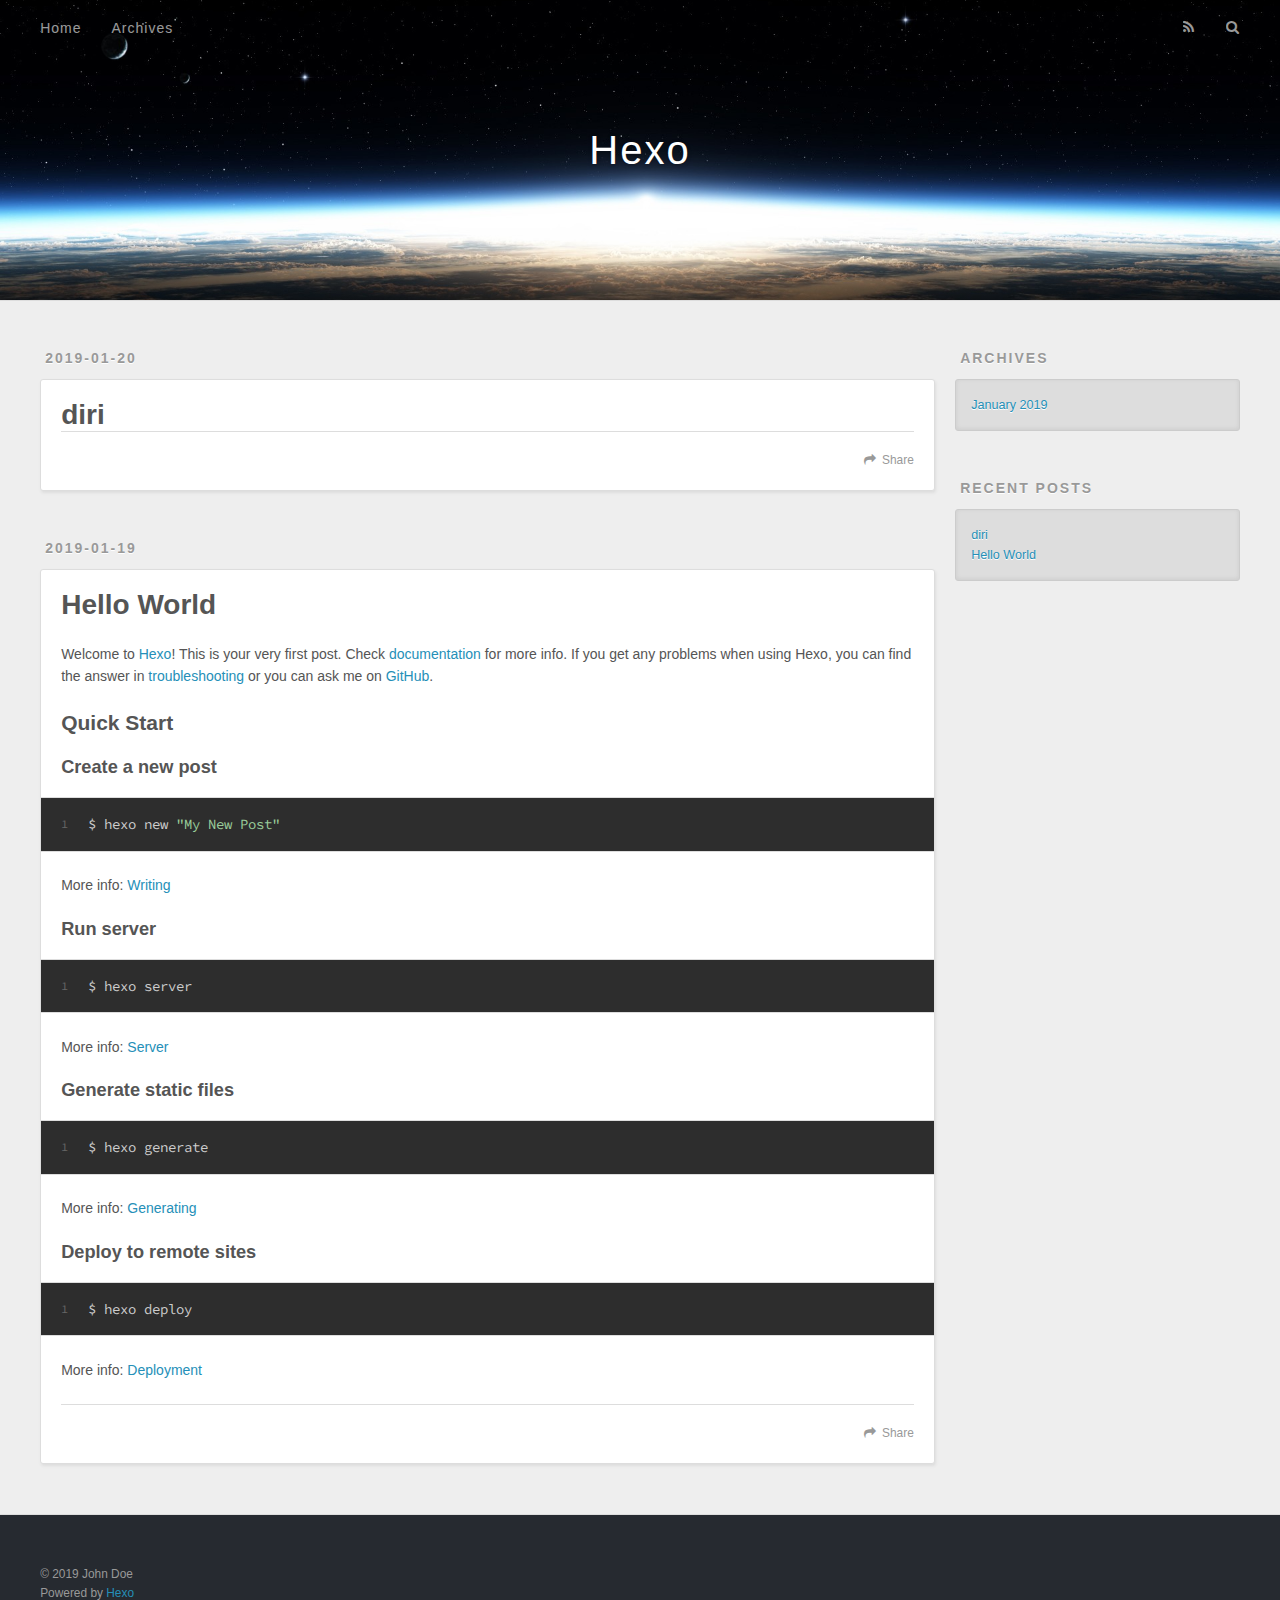
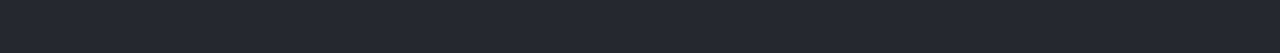
==== index.html @ 9571e83f "Site updated: 2019-01-20 12:07:53" ====
<!DOCTYPE html>
<html>
<head><meta name="generator" content="Hexo 3.8.0">
  <meta charset="utf-8">
  

  
  <title>Hexo</title>
  <meta name="viewport" content="width=device-width, initial-scale=1, maximum-scale=1">
  <meta property="og:type" content="website">
<meta property="og:title" content="Hexo">
<meta property="og:url" content="http://yoursite.com/index.html">
<meta property="og:site_name" content="Hexo">
<meta property="og:locale" content="default">
<meta name="twitter:card" content="summary">
<meta name="twitter:title" content="Hexo">
  
    <link rel="alternate" href="/atom.xml" title="Hexo" type="application/atom+xml">
  
  
    <link rel="icon" href="/favicon.png">
  
  
    <link href="//fonts.googleapis.com/css?family=Source+Code+Pro" rel="stylesheet" type="text/css">
  
  <link rel="stylesheet" href="/css/style.css">
</head>
</html>
<body>
  <div id="container">
    <div id="wrap">
      <header id="header">
  <div id="banner"></div>
  <div id="header-outer" class="outer">
    <div id="header-title" class="inner">
      <h1 id="logo-wrap">
        <a href="/" id="logo">Hexo</a>
      </h1>
      
    </div>
    <div id="header-inner" class="inner">
      <nav id="main-nav">
        <a id="main-nav-toggle" class="nav-icon"></a>
        
          <a class="main-nav-link" href="/">Home</a>
        
          <a class="main-nav-link" href="/archives">Archives</a>
        
      </nav>
      <nav id="sub-nav">
        
          <a id="nav-rss-link" class="nav-icon" href="/atom.xml" title="RSS Feed"></a>
        
        <a id="nav-search-btn" class="nav-icon" title="Search"></a>
      </nav>
      <div id="search-form-wrap">
        <form action="//google.com/search" method="get" accept-charset="UTF-8" class="search-form"><input type="search" name="q" class="search-form-input" placeholder="Search"><button type="submit" class="search-form-submit">&#xF002;</button><input type="hidden" name="sitesearch" value="http://yoursite.com"></form>
      </div>
    </div>
  </div>
</header>
      <div class="outer">
        <section id="main">
  
    <article id="post-diri" class="article article-type-post" itemscope="" itemprop="blogPost">
  <div class="article-meta">
    <a href="/2019/01/20/diri/" class="article-date">
  <time datetime="2019-01-20T04:06:44.000Z" itemprop="datePublished">2019-01-20</time>
</a>
    
  </div>
  <div class="article-inner">
    
    
      <header class="article-header">
        
  
    <h1 itemprop="name">
      <a class="article-title" href="/2019/01/20/diri/">diri</a>
    </h1>
  

      </header>
    
    <div class="article-entry" itemprop="articleBody">
      
        
      
    </div>
    <footer class="article-footer">
      <a data-url="http://yoursite.com/2019/01/20/diri/" data-id="cjr4dsjhy0000n8lte7mw0o65" class="article-share-link">Share</a>
      
      
    </footer>
  </div>
  
</article>


  
    <article id="post-hello-world" class="article article-type-post" itemscope="" itemprop="blogPost">
  <div class="article-meta">
    <a href="/2019/01/19/hello-world/" class="article-date">
  <time datetime="2019-01-19T01:45:44.566Z" itemprop="datePublished">2019-01-19</time>
</a>
    
  </div>
  <div class="article-inner">
    
    
      <header class="article-header">
        
  
    <h1 itemprop="name">
      <a class="article-title" href="/2019/01/19/hello-world/">Hello World</a>
    </h1>
  

      </header>
    
    <div class="article-entry" itemprop="articleBody">
      
        <p>Welcome to <a href="https://hexo.io/" target="_blank" rel="noopener">Hexo</a>! This is your very first post. Check <a href="https://hexo.io/docs/" target="_blank" rel="noopener">documentation</a> for more info. If you get any problems when using Hexo, you can find the answer in <a href="https://hexo.io/docs/troubleshooting.html" target="_blank" rel="noopener">troubleshooting</a> or you can ask me on <a href="https://github.com/hexojs/hexo/issues" target="_blank" rel="noopener">GitHub</a>.</p>
<h2 id="Quick-Start"><a href="#Quick-Start" class="headerlink" title="Quick Start"></a>Quick Start</h2><h3 id="Create-a-new-post"><a href="#Create-a-new-post" class="headerlink" title="Create a new post"></a>Create a new post</h3><figure class="highlight bash"><table><tr><td class="gutter"><pre><span class="line">1</span><br></pre></td><td class="code"><pre><span class="line">$ hexo new <span class="string">"My New Post"</span></span><br></pre></td></tr></table></figure>
<p>More info: <a href="https://hexo.io/docs/writing.html" target="_blank" rel="noopener">Writing</a></p>
<h3 id="Run-server"><a href="#Run-server" class="headerlink" title="Run server"></a>Run server</h3><figure class="highlight bash"><table><tr><td class="gutter"><pre><span class="line">1</span><br></pre></td><td class="code"><pre><span class="line">$ hexo server</span><br></pre></td></tr></table></figure>
<p>More info: <a href="https://hexo.io/docs/server.html" target="_blank" rel="noopener">Server</a></p>
<h3 id="Generate-static-files"><a href="#Generate-static-files" class="headerlink" title="Generate static files"></a>Generate static files</h3><figure class="highlight bash"><table><tr><td class="gutter"><pre><span class="line">1</span><br></pre></td><td class="code"><pre><span class="line">$ hexo generate</span><br></pre></td></tr></table></figure>
<p>More info: <a href="https://hexo.io/docs/generating.html" target="_blank" rel="noopener">Generating</a></p>
<h3 id="Deploy-to-remote-sites"><a href="#Deploy-to-remote-sites" class="headerlink" title="Deploy to remote sites"></a>Deploy to remote sites</h3><figure class="highlight bash"><table><tr><td class="gutter"><pre><span class="line">1</span><br></pre></td><td class="code"><pre><span class="line">$ hexo deploy</span><br></pre></td></tr></table></figure>
<p>More info: <a href="https://hexo.io/docs/deployment.html" target="_blank" rel="noopener">Deployment</a></p>

      
    </div>
    <footer class="article-footer">
      <a data-url="http://yoursite.com/2019/01/19/hello-world/" data-id="cjr4dsji50001n8ltbh0o1ytk" class="article-share-link">Share</a>
      
      
    </footer>
  </div>
  
</article>


  


</section>
        
          <aside id="sidebar">
  
    

  
    

  
    
  
    
  <div class="widget-wrap">
    <h3 class="widget-title">Archives</h3>
    <div class="widget">
      <ul class="archive-list"><li class="archive-list-item"><a class="archive-list-link" href="/archives/2019/01/">January 2019</a></li></ul>
    </div>
  </div>


  
    
  <div class="widget-wrap">
    <h3 class="widget-title">Recent Posts</h3>
    <div class="widget">
      <ul>
        
          <li>
            <a href="/2019/01/20/diri/">diri</a>
          </li>
        
          <li>
            <a href="/2019/01/19/hello-world/">Hello World</a>
          </li>
        
      </ul>
    </div>
  </div>

  
</aside>
        
      </div>
      <footer id="footer">
  
  <div class="outer">
    <div id="footer-info" class="inner">
      &copy; 2019 John Doe<br>
      Powered by <a href="http://hexo.io/" target="_blank">Hexo</a>
    </div>
  </div>
</footer>
    </div>
    <nav id="mobile-nav">
  
    <a href="/" class="mobile-nav-link">Home</a>
  
    <a href="/archives" class="mobile-nav-link">Archives</a>
  
</nav>
    

<script src="//ajax.googleapis.com/ajax/libs/jquery/2.0.3/jquery.min.js"></script>


  <link rel="stylesheet" href="/fancybox/jquery.fancybox.css">
  <script src="/fancybox/jquery.fancybox.pack.js"></script>


<script src="/js/script.js"></script>



  </div>
</body>
</html>
---- css/style.css ----
body {
  width: 100%;
}
body:before,
body:after {
  content: "";
  display: table;
}
body:after {
  clear: both;
}
html,
body,
div,
span,
applet,
object,
iframe,
h1,
h2,
h3,
h4,
h5,
h6,
p,
blockquote,
pre,
a,
abbr,
acronym,
address,
big,
cite,
code,
del,
dfn,
em,
img,
ins,
kbd,
q,
s,
samp,
small,
strike,
strong,
sub,
sup,
tt,
var,
dl,
dt,
dd,
ol,
ul,
li,
fieldset,
form,
label,
legend,
table,
caption,
tbody,
tfoot,
thead,
tr,
th,
td {
  margin: 0;
  padding: 0;
  border: 0;
  outline: 0;
  font-weight: inherit;
  font-style: inherit;
  font-family: inherit;
  font-size: 100%;
  vertical-align: baseline;
}
body {
  line-height: 1;
  color: #000;
  background: #fff;
}
ol,
ul {
  list-style: none;
}
table {
  border-collapse: separate;
  border-spacing: 0;
  vertical-align: middle;
}
caption,
th,
td {
  text-align: left;
  font-weight: normal;
  vertical-align: middle;
}
a img {
  border: none;
}
input,
button {
  margin: 0;
  padding: 0;
}
input::-moz-focus-inner,
button::-moz-focus-inner {
  border: 0;
  padding: 0;
}
@font-face {
  font-family: FontAwesome;
  font-style: normal;
  font-weight: normal;
  src: url("fonts/fontawesome-webfont.eot?v=#4.0.3");
  src: url("fonts/fontawesome-webfont.eot?#iefix&v=#4.0.3") format("embedded-opentype"), url("fonts/fontawesome-webfont.woff?v=#4.0.3") format("woff"), url("fonts/fontawesome-webfont.ttf?v=#4.0.3") format("truetype"), url("fonts/fontawesome-webfont.svg#fontawesomeregular?v=#4.0.3") format("svg");
}
html,
body,
#container {
  height: 100%;
}
body {
  background: #eee;
  font: 14px -apple-system, BlinkMacSystemFont, "Segoe UI", "Roboto", "Oxygen", "Ubuntu", "Cantarell", "Fira Sans", "Droid Sans", "Helvetica Neue", sans-serif;
  -webkit-text-size-adjust: 100%;
}
.outer {
  max-width: 1220px;
  margin: 0 auto;
  padding: 0 20px;
}
.outer:before,
.outer:after {
  content: "";
  display: table;
}
.outer:after {
  clear: both;
}
.inner {
  display: inline;
  float: left;
  width: 98.33333333333333%;
  margin: 0 0.833333333333333%;
}
.left,
.alignleft {
  float: left;
}
.right,
.alignright {
  float: right;
}
.clear {
  clear: both;
}
#container {
  position: relative;
}
.mobile-nav-on {
  overflow: hidden;
}
#wrap {
  height: 100%;
  width: 100%;
  position: absolute;
  top: 0;
  left: 0;
  -webkit-transition: 0.2s ease-out;
  -moz-transition: 0.2s ease-out;
  -ms-transition: 0.2s ease-out;
  transition: 0.2s ease-out;
  z-index: 1;
  background: #eee;
}
.mobile-nav-on #wrap {
  left: 280px;
}
@media screen and (min-width: 768px) {
  #main {
    display: inline;
    float: left;
    width: 73.33333333333333%;
    margin: 0 0.833333333333333%;
  }
}
.article-date,
.article-category-link,
.archive-year,
.widget-title {
  text-decoration: none;
  text-transform: uppercase;
  letter-spacing: 2px;
  color: #999;
  margin-bottom: 1em;
  margin-left: 5px;
  line-height: 1em;
  text-shadow: 0 1px #fff;
  font-weight: bold;
}
.article-inner,
.archive-article-inner {
  background: #fff;
  -webkit-box-shadow: 1px 2px 3px #ddd;
  box-shadow: 1px 2px 3px #ddd;
  border: 1px solid #ddd;
  border-radius: 3px;
}
.article-entry h1,
.widget h1 {
  font-size: 2em;
}
.article-entry h2,
.widget h2 {
  font-size: 1.5em;
}
.article-entry h3,
.widget h3 {
  font-size: 1.3em;
}
.article-entry h4,
.widget h4 {
  font-size: 1.2em;
}
.article-entry h5,
.widget h5 {
  font-size: 1em;
}
.article-entry h6,
.widget h6 {
  font-size: 1em;
  color: #999;
}
.article-entry hr,
.widget hr {
  border: 1px dashed #ddd;
}
.article-entry strong,
.widget strong {
  font-weight: bold;
}
.article-entry em,
.widget em,
.article-entry cite,
.widget cite {
  font-style: italic;
}
.article-entry sup,
.widget sup,
.article-entry sub,
.widget sub {
  font-size: 0.75em;
  line-height: 0;
  position: relative;
  vertical-align: baseline;
}
.article-entry sup,
.widget sup {
  top: -0.5em;
}
.article-entry sub,
.widget sub {
  bottom: -0.2em;
}
.article-entry small,
.widget small {
  font-size: 0.85em;
}
.article-entry acronym,
.widget acronym,
.article-entry abbr,
.widget abbr {
  border-bottom: 1px dotted;
}
.article-entry ul,
.widget ul,
.article-entry ol,
.widget ol,
.article-entry dl,
.widget dl {
  margin: 0 20px;
  line-height: 1.6em;
}
.article-entry ul ul,
.widget ul ul,
.article-entry ol ul,
.widget ol ul,
.article-entry ul ol,
.widget ul ol,
.article-entry ol ol,
.widget ol ol {
  margin-top: 0;
  margin-bottom: 0;
}
.article-entry ul,
.widget ul {
  list-style: disc;
}
.article-entry ol,
.widget ol {
  list-style: decimal;
}
.article-entry dt,
.widget dt {
  font-weight: bold;
}
#header {
  height: 300px;
  position: relative;
  border-bottom: 1px solid #ddd;
}
#header:before,
#header:after {
  content: "";
  position: absolute;
  left: 0;
  right: 0;
  height: 40px;
}
#header:before {
  top: 0;
  background: -webkit-linear-gradient(rgba(0,0,0,0.2), transparent);
  background: -moz-linear-gradient(rgba(0,0,0,0.2), transparent);
  background: -ms-linear-gradient(rgba(0,0,0,0.2), transparent);
  background: linear-gradient(rgba(0,0,0,0.2), transparent);
}
#header:after {
  bottom: 0;
  background: -webkit-linear-gradient(transparent, rgba(0,0,0,0.2));
  background: -moz-linear-gradient(transparent, rgba(0,0,0,0.2));
  background: -ms-linear-gradient(transparent, rgba(0,0,0,0.2));
  background: linear-gradient(transparent, rgba(0,0,0,0.2));
}
#header-outer {
  height: 100%;
  position: relative;
}
#header-inner {
  position: relative;
  overflow: hidden;
}
#banner {
  position: absolute;
  top: 0;
  left: 0;
  width: 100%;
  height: 100%;
  background: url("images/banner.jpg") center #000;
  -webkit-background-size: cover;
  -moz-background-size: cover;
  background-size: cover;
  z-index: -1;
}
#header-title {
  text-align: center;
  height: 40px;
  position: absolute;
  top: 50%;
  left: 0;
  margin-top: -20px;
}
#logo,
#subtitle {
  text-decoration: none;
  color: #fff;
  font-weight: 300;
  text-shadow: 0 1px 4px rgba(0,0,0,0.3);
}
#logo {
  font-size: 40px;
  line-height: 40px;
  letter-spacing: 2px;
}
#subtitle {
  font-size: 16px;
  line-height: 16px;
  letter-spacing: 1px;
}
#subtitle-wrap {
  margin-top: 16px;
}
#main-nav {
  float: left;
  margin-left: -15px;
}
.nav-icon,
.main-nav-link {
  float: left;
  color: #fff;
  opacity: 0.6;
  text-decoration: none;
  text-shadow: 0 1px rgba(0,0,0,0.2);
  -webkit-transition: opacity 0.2s;
  -moz-transition: opacity 0.2s;
  -ms-transition: opacity 0.2s;
  transition: opacity 0.2s;
  display: block;
  padding: 20px 15px;
}
.nav-icon:hover,
.main-nav-link:hover {
  opacity: 1;
}
.nav-icon {
  font-family: FontAwesome;
  text-align: center;
  font-size: 14px;
  width: 14px;
  height: 14px;
  padding: 20px 15px;
  position: relative;
  cursor: pointer;
}
.main-nav-link {
  font-weight: 300;
  letter-spacing: 1px;
}
@media screen and (max-width: 479px) {
  .main-nav-link {
    display: none;
  }
}
#main-nav-toggle {
  display: none;
}
#main-nav-toggle:before {
  content: "\f0c9";
}
@media screen and (max-width: 479px) {
  #main-nav-toggle {
    display: block;
  }
}
#sub-nav {
  float: right;
  margin-right: -15px;
}
#nav-rss-link:before {
  content: "\f09e";
}
#nav-search-btn:before {
  content: "\f002";
}
#search-form-wrap {
  position: absolute;
  top: 15px;
  width: 150px;
  height: 30px;
  right: -150px;
  opacity: 0;
  -webkit-transition: 0.2s ease-out;
  -moz-transition: 0.2s ease-out;
  -ms-transition: 0.2s ease-out;
  transition: 0.2s ease-out;
}
#search-form-wrap.on {
  opacity: 1;
  right: 0;
}
@media screen and (max-width: 479px) {
  #search-form-wrap {
    width: 100%;
    right: -100%;
  }
}
.search-form {
  position: absolute;
  top: 0;
  left: 0;
  right: 0;
  background: #fff;
  padding: 5px 15px;
  border-radius: 15px;
  -webkit-box-shadow: 0 0 10px rgba(0,0,0,0.3);
  box-shadow: 0 0 10px rgba(0,0,0,0.3);
}
.search-form-input {
  border: none;
  background: none;
  color: #555;
  width: 100%;
  font: 13px -apple-system, BlinkMacSystemFont, "Segoe UI", "Roboto", "Oxygen", "Ubuntu", "Cantarell", "Fira Sans", "Droid Sans", "Helvetica Neue", sans-serif;
  outline: none;
}
.search-form-input::-webkit-search-results-decoration,
.search-form-input::-webkit-search-cancel-button {
  -webkit-appearance: none;
}
.search-form-submit {
  position: absolute;
  top: 50%;
  right: 10px;
  margin-top: -7px;
  font: 13px FontAwesome;
  border: none;
  background: none;
  color: #bbb;
  cursor: pointer;
}
.search-form-submit:hover,
.search-form-submit:focus {
  color: #777;
}
.article {
  margin: 50px 0;
}
.article-inner {
  overflow: hidden;
}
.article-meta:before,
.article-meta:after {
  content: "";
  display: table;
}
.article-meta:after {
  clear: both;
}
.article-date {
  float: left;
}
.article-category {
  float: left;
  line-height: 1em;
  color: #ccc;
  text-shadow: 0 1px #fff;
  margin-left: 8px;
}
.article-category:before {
  content: "\2022";
}
.article-category-link {
  margin: 0 12px 1em;
}
.article-header {
  padding: 20px 20px 0;
}
.article-title {
  text-decoration: none;
  font-size: 2em;
  font-weight: bold;
  color: #555;
  line-height: 1.1em;
  -webkit-transition: color 0.2s;
  -moz-transition: color 0.2s;
  -ms-transition: color 0.2s;
  transition: color 0.2s;
}
a.article-title:hover {
  color: #258fb8;
}
.article-entry {
  color: #555;
  padding: 0 20px;
}
.article-entry:before,
.article-entry:after {
  content: "";
  display: table;
}
.article-entry:after {
  clear: both;
}
.article-entry p,
.article-entry table {
  line-height: 1.6em;
  margin: 1.6em 0;
}
.article-entry h1,
.article-entry h2,
.article-entry h3,
.article-entry h4,
.article-entry h5,
.article-entry h6 {
  font-weight: bold;
}
.article-entry h1,
.article-entry h2,
.article-entry h3,
.article-entry h4,
.article-entry h5,
.article-entry h6 {
  line-height: 1.1em;
  margin: 1.1em 0;
}
.article-entry a {
  color: #258fb8;
  text-decoration: none;
}
.article-entry a:hover {
  text-decoration: underline;
}
.article-entry ul,
.article-entry ol,
.article-entry dl {
  margin-top: 1.6em;
  margin-bottom: 1.6em;
}
.article-entry img,
.article-entry video {
  max-width: 100%;
  height: auto;
  display: block;
  margin: auto;
}
.article-entry iframe {
  border: none;
}
.article-entry table {
  width: 100%;
  border-collapse: collapse;
  border-spacing: 0;
}
.article-entry th {
  font-weight: bold;
  border-bottom: 3px solid #ddd;
  padding-bottom: 0.5em;
}
.article-entry td {
  border-bottom: 1px solid #ddd;
  padding: 10px 0;
}
.article-entry blockquote {
  font-family: Georgia, "Times New Roman", serif;
  font-size: 1.4em;
  margin: 1.6em 20px;
  text-align: center;
}
.article-entry blockquote footer {
  font-size: 14px;
  margin: 1.6em 0;
  font-family: -apple-system, BlinkMacSystemFont, "Segoe UI", "Roboto", "Oxygen", "Ubuntu", "Cantarell", "Fira Sans", "Droid Sans", "Helvetica Neue", sans-serif;
}
.article-entry blockquote footer cite:before {
  content: "—";
  padding: 0 0.5em;
}
.article-entry .pullquote {
  text-align: left;
  width: 45%;
  margin: 0;
}
.article-entry .pullquote.left {
  margin-left: 0.5em;
  margin-right: 1em;
}
.article-entry .pullquote.right {
  margin-right: 0.5em;
  margin-left: 1em;
}
.article-entry .caption {
  color: #999;
  display: block;
  font-size: 0.9em;
  margin-top: 0.5em;
  position: relative;
  text-align: center;
}
.article-entry .video-container {
  position: relative;
  padding-top: 56.25%;
  height: 0;
  overflow: hidden;
}
.article-entry .video-container iframe,
.article-entry .video-container object,
.article-entry .video-container embed {
  position: absolute;
  top: 0;
  left: 0;
  width: 100%;
  height: 100%;
  margin-top: 0;
}
.article-more-link a {
  display: inline-block;
  line-height: 1em;
  padding: 6px 15px;
  border-radius: 15px;
  background: #eee;
  color: #999;
  text-shadow: 0 1px #fff;
  text-decoration: none;
}
.article-more-link a:hover {
  background: #258fb8;
  color: #fff;
  text-decoration: none;
  text-shadow: 0 1px #1e7293;
}
.article-footer {
  font-size: 0.85em;
  line-height: 1.6em;
  border-top: 1px solid #ddd;
  padding-top: 1.6em;
  margin: 0 20px 20px;
}
.article-footer:before,
.article-footer:after {
  content: "";
  display: table;
}
.article-footer:after {
  clear: both;
}
.article-footer a {
  color: #999;
  text-decoration: none;
}
.article-footer a:hover {
  color: #555;
}
.article-tag-list-item {
  float: left;
  margin-right: 10px;
}
.article-tag-list-link:before {
  content: "#";
}
.article-comment-link {
  float: right;
}
.article-comment-link:before {
  content: "\f075";
  font-family: FontAwesome;
  padding-right: 8px;
}
.article-share-link {
  cursor: pointer;
  float: right;
  margin-left: 20px;
}
.article-share-link:before {
  content: "\f064";
  font-family: FontAwesome;
  padding-right: 6px;
}
#article-nav {
  position: relative;
}
#article-nav:before,
#article-nav:after {
  content: "";
  display: table;
}
#article-nav:after {
  clear: both;
}
@media screen and (min-width: 768px) {
  #article-nav {
    margin: 50px 0;
  }
  #article-nav:before {
    width: 8px;
    height: 8px;
    position: absolute;
    top: 50%;
    left: 50%;
    margin-top: -4px;
    margin-left: -4px;
    content: "";
    border-radius: 50%;
    background: #ddd;
    -webkit-box-shadow: 0 1px 2px #fff;
    box-shadow: 0 1px 2px #fff;
  }
}
.article-nav-link-wrap {
  text-decoration: none;
  text-shadow: 0 1px #fff;
  color: #999;
  -webkit-box-sizing: border-box;
  -moz-box-sizing: border-box;
  box-sizing: border-box;
  margin-top: 50px;
  text-align: center;
  display: block;
}
.article-nav-link-wrap:hover {
  color: #555;
}
@media screen and (min-width: 768px) {
  .article-nav-link-wrap {
    width: 50%;
    margin-top: 0;
  }
}
@media screen and (min-width: 768px) {
  #article-nav-newer {
    float: left;
    text-align: right;
    padding-right: 20px;
  }
}
@media screen and (min-width: 768px) {
  #article-nav-older {
    float: right;
    text-align: left;
    padding-left: 20px;
  }
}
.article-nav-caption {
  text-transform: uppercase;
  letter-spacing: 2px;
  color: #ddd;
  line-height: 1em;
  font-weight: bold;
}
#article-nav-newer .article-nav-caption {
  margin-right: -2px;
}
.article-nav-title {
  font-size: 0.85em;
  line-height: 1.6em;
  margin-top: 0.5em;
}
.article-share-box {
  position: absolute;
  display: none;
  background: #fff;
  -webkit-box-shadow: 1px 2px 10px rgba(0,0,0,0.2);
  box-shadow: 1px 2px 10px rgba(0,0,0,0.2);
  border-radius: 3px;
  margin-left: -145px;
  overflow: hidden;
  z-index: 1;
}
.article-share-box.on {
  display: block;
}
.article-share-input {
  width: 100%;
  background: none;
  -webkit-box-sizing: border-box;
  -moz-box-sizing: border-box;
  box-sizing: border-box;
  font: 14px -apple-system, BlinkMacSystemFont, "Segoe UI", "Roboto", "Oxygen", "Ubuntu", "Cantarell", "Fira Sans", "Droid Sans", "Helvetica Neue", sans-serif;
  padding: 0 15px;
  color: #555;
  outline: none;
  border: 1px solid #ddd;
  border-radius: 3px 3px 0 0;
  height: 36px;
  line-height: 36px;
}
.article-share-links {
  background: #eee;
}
.article-share-links:before,
.article-share-links:after {
  content: "";
  display: table;
}
.article-share-links:after {
  clear: both;
}
.article-share-twitter,
.article-share-facebook,
.article-share-pinterest,
.article-share-google {
  width: 50px;
  height: 36px;
  display: block;
  float: left;
  position: relative;
  color: #999;
  text-shadow: 0 1px #fff;
}
.article-share-twitter:before,
.article-share-facebook:before,
.article-share-pinterest:before,
.article-share-google:before {
  font-size: 20px;
  font-family: FontAwesome;
  width: 20px;
  height: 20px;
  position: absolute;
  top: 50%;
  left: 50%;
  margin-top: -10px;
  margin-left: -10px;
  text-align: center;
}
.article-share-twitter:hover,
.article-share-facebook:hover,
.article-share-pinterest:hover,
.article-share-google:hover {
  color: #fff;
}
.article-share-twitter:before {
  content: "\f099";
}
.article-share-twitter:hover {
  background: #00aced;
  text-shadow: 0 1px #008abe;
}
.article-share-facebook:before {
  content: "\f09a";
}
.article-share-facebook:hover {
  background: #3b5998;
  text-shadow: 0 1px #2f477a;
}
.article-share-pinterest:before {
  content: "\f0d2";
}
.article-share-pinterest:hover {
  background: #cb2027;
  text-shadow: 0 1px #a21a1f;
}
.article-share-google:before {
  content: "\f0d5";
}
.article-share-google:hover {
  background: #dd4b39;
  text-shadow: 0 1px #be3221;
}
.article-gallery {
  background: #000;
  position: relative;
}
.article-gallery-photos {
  position: relative;
  overflow: hidden;
}
.article-gallery-img {
  display: none;
  max-width: 100%;
}
.article-gallery-img:first-child {
  display: block;
}
.article-gallery-img.loaded {
  position: absolute;
  display: block;
}
.article-gallery-img img {
  display: block;
  max-width: 100%;
  margin: 0 auto;
}
#comments {
  background: #fff;
  -webkit-box-shadow: 1px 2px 3px #ddd;
  box-shadow: 1px 2px 3px #ddd;
  padding: 20px;
  border: 1px solid #ddd;
  border-radius: 3px;
  margin: 50px 0;
}
#comments a {
  color: #258fb8;
}
.archives-wrap {
  margin: 50px 0;
}
.archives:before,
.archives:after {
  content: "";
  display: table;
}
.archives:after {
  clear: both;
}
.archive-year-wrap {
  margin-bottom: 1em;
}
.archives {
  -webkit-column-gap: 10px;
  -moz-column-gap: 10px;
  column-gap: 10px;
}
@media screen and (min-width: 480px) and (max-width: 767px) {
  .archives {
    -webkit-column-count: 2;
    -moz-column-count: 2;
    column-count: 2;
  }
}
@media screen and (min-width: 768px) {
  .archives {
    -webkit-column-count: 3;
    -moz-column-count: 3;
    column-count: 3;
  }
}
.archive-article {
  -webkit-column-break-inside: avoid;
  page-break-inside: avoid;
  overflow: hidden;
  break-inside: avoid-column;
}
.archive-article-inner {
  padding: 10px;
  margin-bottom: 15px;
}
.archive-article-title {
  text-decoration: none;
  font-weight: bold;
  color: #555;
  -webkit-transition: color 0.2s;
  -moz-transition: color 0.2s;
  -ms-transition: color 0.2s;
  transition: color 0.2s;
  line-height: 1.6em;
}
.archive-article-title:hover {
  color: #258fb8;
}
.archive-article-footer {
  margin-top: 1em;
}
.archive-article-date {
  color: #999;
  text-decoration: none;
  font-size: 0.85em;
  line-height: 1em;
  margin-bottom: 0.5em;
  display: block;
}
#page-nav {
  margin: 50px auto;
  background: #fff;
  -webkit-box-shadow: 1px 2px 3px #ddd;
  box-shadow: 1px 2px 3px #ddd;
  border: 1px solid #ddd;
  border-radius: 3px;
  text-align: center;
  color: #999;
  overflow: hidden;
}
#page-nav:before,
#page-nav:after {
  content: "";
  display: table;
}
#page-nav:after {
  clear: both;
}
#page-nav a,
#page-nav span {
  padding: 10px 20px;
  line-height: 1;
  height: 2ex;
}
#page-nav a {
  color: #999;
  text-decoration: none;
}
#page-nav a:hover {
  background: #999;
  color: #fff;
}
#page-nav .prev {
  float: left;
}
#page-nav .next {
  float: right;
}
#page-nav .page-number {
  display: inline-block;
}
@media screen and (max-width: 479px) {
  #page-nav .page-number {
    display: none;
  }
}
#page-nav .current {
  color: #555;
  font-weight: bold;
}
#page-nav .space {
  color: #ddd;
}
#footer {
  background: #262a30;
  padding: 50px 0;
  border-top: 1px solid #ddd;
  color: #999;
}
#footer a {
  color: #258fb8;
  text-decoration: none;
}
#footer a:hover {
  text-decoration: underline;
}
#footer-info {
  line-height: 1.6em;
  font-size: 0.85em;
}
.article-entry pre,
.article-entry .highlight {
  background: #2d2d2d;
  margin: 0 -20px;
  padding: 15px 20px;
  border-style: solid;
  border-color: #ddd;
  border-width: 1px 0;
  overflow: auto;
  color: #ccc;
  line-height: 22.400000000000002px;
}
.article-entry .highlight .gutter pre,
.article-entry .gist .gist-file .gist-data .line-numbers {
  color: #666;
  font-size: 0.85em;
}
.article-entry pre,
.article-entry code {
  font-family: "Source Code Pro", Consolas, Monaco, Menlo, Consolas, monospace;
}
.article-entry code {
  background: #eee;
  text-shadow: 0 1px #fff;
  padding: 0 0.3em;
}
.article-entry pre code {
  background: none;
  text-shadow: none;
  padding: 0;
}
.article-entry .highlight pre {
  border: none;
  margin: 0;
  padding: 0;
}
.article-entry .highlight table {
  margin: 0;
  width: auto;
}
.article-entry .highlight td {
  border: none;
  padding: 0;
}
.article-entry .highlight figcaption {
  font-size: 0.85em;
  color: #999;
  line-height: 1em;
  margin-bottom: 1em;
}
.article-entry .highlight figcaption:before,
.article-entry .highlight figcaption:after {
  content: "";
  display: table;
}
.article-entry .highlight figcaption:after {
  clear: both;
}
.article-entry .highlight figcaption a {
  float: right;
}
.article-entry .highlight .gutter pre {
  text-align: right;
  padding-right: 20px;
}
.article-entry .highlight .line {
  height: 22.400000000000002px;
}
.article-entry .highlight .line.marked {
  background: #515151;
}
.article-entry .gist {
  margin: 0 -20px;
  border-style: solid;
  border-color: #ddd;
  border-width: 1px 0;
  background: #2d2d2d;
  padding: 15px 20px 15px 0;
}
.article-entry .gist .gist-file {
  border: none;
  font-family: "Source Code Pro", Consolas, Monaco, Menlo, Consolas, monospace;
  margin: 0;
}
.article-entry .gist .gist-file .gist-data {
  background: none;
  border: none;
}
.article-entry .gist .gist-file .gist-data .line-numbers {
  background: none;
  border: none;
  padding: 0 20px 0 0;
}
.article-entry .gist .gist-file .gist-data .line-data {
  padding: 0 !important;
}
.article-entry .gist .gist-file .highlight {
  margin: 0;
  padding: 0;
  border: none;
}
.article-entry .gist .gist-file .gist-meta {
  background: #2d2d2d;
  color: #999;
  font: 0.85em -apple-system, BlinkMacSystemFont, "Segoe UI", "Roboto", "Oxygen", "Ubuntu", "Cantarell", "Fira Sans", "Droid Sans", "Helvetica Neue", sans-serif;
  text-shadow: 0 0;
  padding: 0;
  margin-top: 1em;
  margin-left: 20px;
}
.article-entry .gist .gist-file .gist-meta a {
  color: #258fb8;
  font-weight: normal;
}
.article-entry .gist .gist-file .gist-meta a:hover {
  text-decoration: underline;
}
pre .comment,
pre .title {
  color: #999;
}
pre .variable,
pre .attribute,
pre .tag,
pre .regexp,
pre .ruby .constant,
pre .xml .tag .title,
pre .xml .pi,
pre .xml .doctype,
pre .html .doctype,
pre .css .id,
pre .css .class,
pre .css .pseudo {
  color: #f2777a;
}
pre .number,
pre .preprocessor,
pre .built_in,
pre .literal,
pre .params,
pre .constant {
  color: #f99157;
}
pre .class,
pre .ruby .class .title,
pre .css .rules .attribute {
  color: #9c9;
}
pre .string,
pre .value,
pre .inheritance,
pre .header,
pre .ruby .symbol,
pre .xml .cdata {
  color: #9c9;
}
pre .css .hexcolor {
  color: #6cc;
}
pre .function,
pre .python .decorator,
pre .python .title,
pre .ruby .function .title,
pre .ruby .title .keyword,
pre .perl .sub,
pre .javascript .title,
pre .coffeescript .title {
  color: #69c;
}
pre .keyword,
pre .javascript .function {
  color: #c9c;
}
@media screen and (max-width: 479px) {
  #mobile-nav {
    position: absolute;
    top: 0;
    left: 0;
    width: 280px;
    height: 100%;
    background: #191919;
    border-right: 1px solid #fff;
  }
}
@media screen and (max-width: 479px) {
  .mobile-nav-link {
    display: block;
    color: #999;
    text-decoration: none;
    padding: 15px 20px;
    font-weight: bold;
  }
  .mobile-nav-link:hover {
    color: #fff;
  }
}
@media screen and (min-width: 768px) {
  #sidebar {
    display: inline;
    float: left;
    width: 23.333333333333332%;
    margin: 0 0.833333333333333%;
  }
}
.widget-wrap {
  margin: 50px 0;
}
.widget {
  color: #777;
  text-shadow: 0 1px #fff;
  background: #ddd;
  -webkit-box-shadow: 0 -1px 4px #ccc inset;
  box-shadow: 0 -1px 4px #ccc inset;
  border: 1px solid #ccc;
  padding: 15px;
  border-radius: 3px;
}
.widget a {
  color: #258fb8;
  text-decoration: none;
}
.widget a:hover {
  text-decoration: underline;
}
.widget ul ul,
.widget ol ul,
.widget dl ul,
.widget ul ol,
.widget ol ol,
.widget dl ol,
.widget ul dl,
.widget ol dl,
.widget dl dl {
  margin-left: 15px;
  list-style: disc;
}
.widget {
  line-height: 1.6em;
  word-wrap: break-word;
  font-size: 0.9em;
}
.widget ul,
.widget ol {
  list-style: none;
  margin: 0;
}
.widget ul ul,
.widget ol ul,
.widget ul ol,
.widget ol ol {
  margin: 0 20px;
}
.widget ul ul,
.widget ol ul {
  list-style: disc;
}
.widget ul ol,
.widget ol ol {
  list-style: decimal;
}
.category-list-count,
.tag-list-count,
.archive-list-count {
  padding-left: 5px;
  color: #999;
  font-size: 0.85em;
}
.category-list-count:before,
.tag-list-count:before,
.archive-list-count:before {
  content: "(";
}
.category-list-count:after,
.tag-list-count:after,
.archive-list-count:after {
  content: ")";
}
.tagcloud a {
  margin-right: 5px;
  display: inline-block;
}
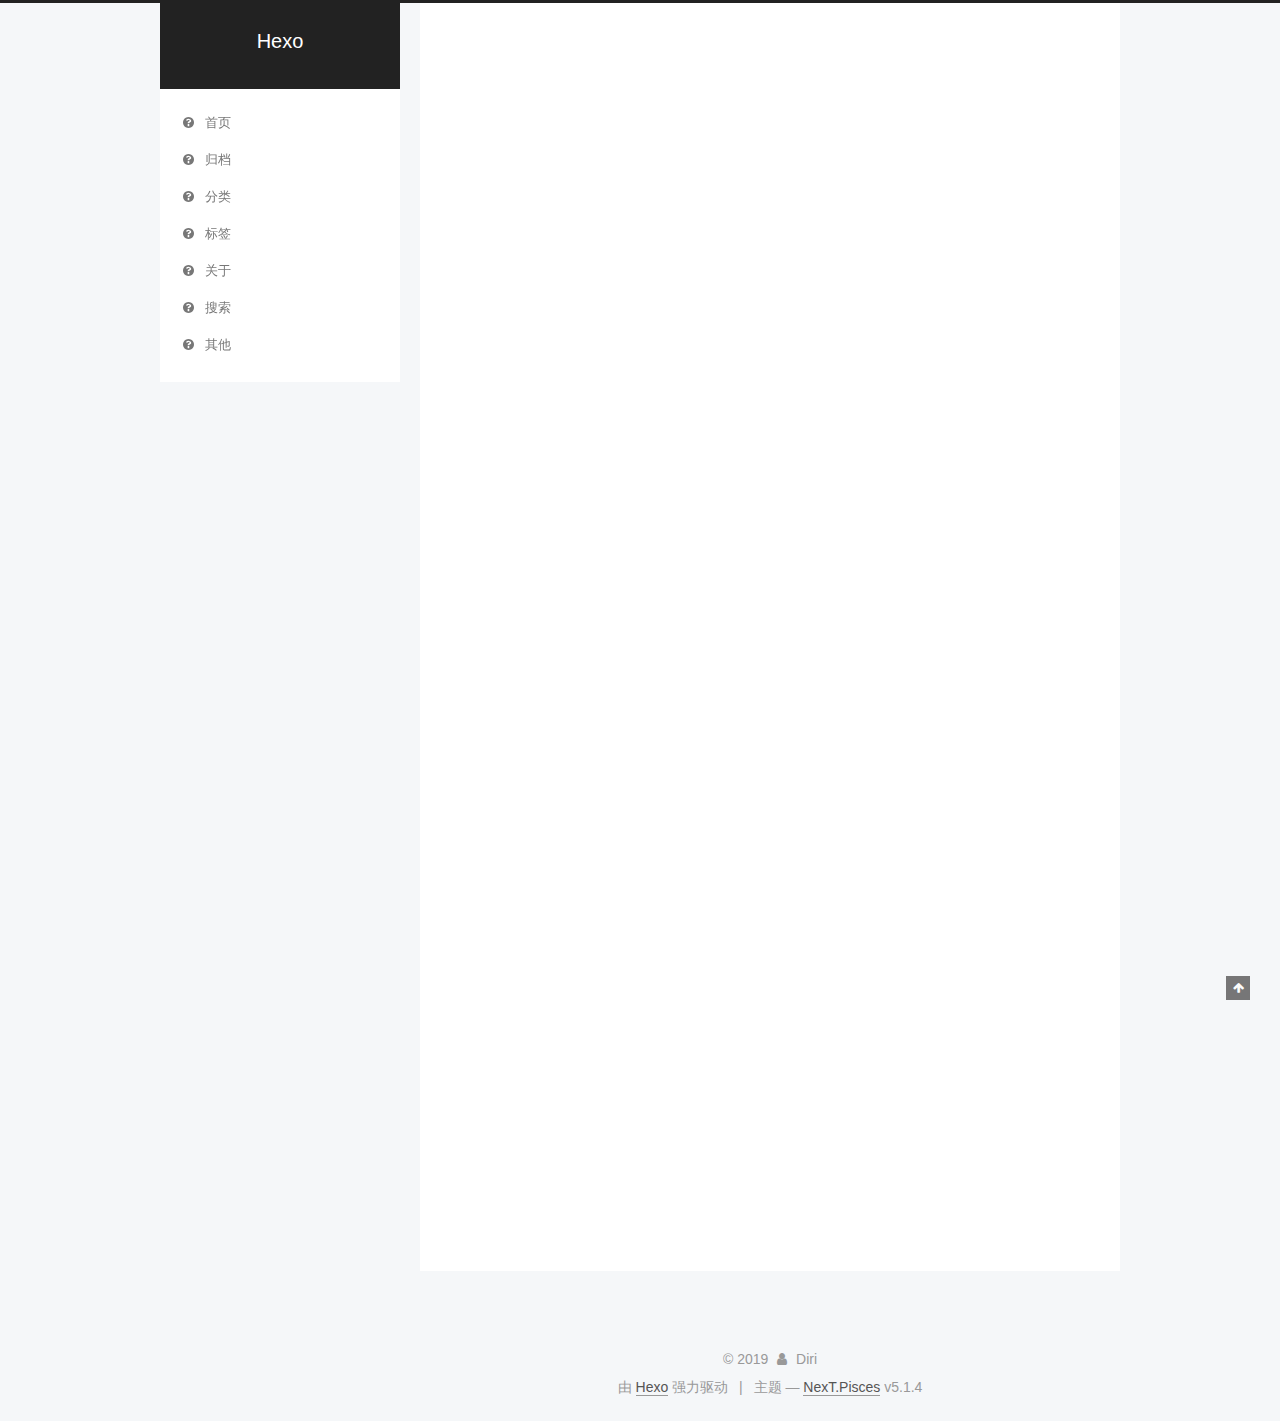
==== commit 06b4d169: "Site updated: 2019-01-20 12:57:28" ====
--- a/index.html
+++ b/index.html
@@ -1,126 +1,475 @@
 <!DOCTYPE html>
-<html>
+
+
+
+  
+
+
+<html class="theme-next pisces use-motion" lang="zh-Hans">
 <head><meta name="generator" content="Hexo 3.8.0">
-  <meta charset="utf-8">
-  
-
-  
-  <title>Hexo</title>
-  <meta name="viewport" content="width=device-width, initial-scale=1, maximum-scale=1">
-  <meta property="og:type" content="website">
+  <meta charset="UTF-8">
+<meta http-equiv="X-UA-Compatible" content="IE=edge">
+<meta name="viewport" content="width=device-width, initial-scale=1, maximum-scale=1">
+<meta name="theme-color" content="#222">
+
+
+
+
+
+
+
+
+
+<meta http-equiv="Cache-Control" content="no-transform">
+<meta http-equiv="Cache-Control" content="no-siteapp">
+
+
+
+
+
+
+
+
+
+
+
+
+
+
+
+
+  
+  
+  <link href="/lib/fancybox/source/jquery.fancybox.css?v=2.1.5" rel="stylesheet" type="text/css">
+
+
+
+
+
+
+
+<link href="/lib/font-awesome/css/font-awesome.min.css?v=4.6.2" rel="stylesheet" type="text/css">
+
+<link href="/css/main.css?v=5.1.4" rel="stylesheet" type="text/css">
+
+
+  <link rel="apple-touch-icon" sizes="180x180" href="/images/apple-touch-icon-next.png?v=5.1.4">
+
+
+  <link rel="icon" type="image/png" sizes="32x32" href="/images/favicon-32x32-next.png?v=5.1.4">
+
+
+  <link rel="icon" type="image/png" sizes="16x16" href="/images/favicon-16x16-next.png?v=5.1.4">
+
+
+  <link rel="mask-icon" href="/images/logo.svg?v=5.1.4" color="#222">
+
+
+
+
+
+  <meta name="keywords" content="Hexo, NexT">
+
+
+
+
+
+
+
+
+
+
+<meta property="og:type" content="website">
 <meta property="og:title" content="Hexo">
 <meta property="og:url" content="http://yoursite.com/index.html">
 <meta property="og:site_name" content="Hexo">
-<meta property="og:locale" content="default">
+<meta property="og:locale" content="zh-Hans">
 <meta name="twitter:card" content="summary">
 <meta name="twitter:title" content="Hexo">
-  
-    <link rel="alternate" href="/atom.xml" title="Hexo" type="application/atom+xml">
-  
-  
-    <link rel="icon" href="/favicon.png">
-  
-  
-    <link href="//fonts.googleapis.com/css?family=Source+Code+Pro" rel="stylesheet" type="text/css">
-  
-  <link rel="stylesheet" href="/css/style.css">
+
+
+
+<script type="text/javascript" id="hexo.configurations">
+  var NexT = window.NexT || {};
+  var CONFIG = {
+    root: '/',
+    scheme: 'Pisces',
+    version: '5.1.4',
+    sidebar: {"position":"left","display":"post","offset":12,"b2t":false,"scrollpercent":false,"onmobile":false},
+    fancybox: true,
+    tabs: true,
+    motion: {"enable":true,"async":false,"transition":{"post_block":"fadeIn","post_header":"slideDownIn","post_body":"slideDownIn","coll_header":"slideLeftIn","sidebar":"slideUpIn"}},
+    duoshuo: {
+      userId: '0',
+      author: '博主'
+    },
+    algolia: {
+      applicationID: '',
+      apiKey: '',
+      indexName: '',
+      hits: {"per_page":10},
+      labels: {"input_placeholder":"Search for Posts","hits_empty":"We didn't find any results for the search: ${query}","hits_stats":"${hits} results found in ${time} ms"}
+    }
+  };
+</script>
+
+
+
+  <link rel="canonical" href="http://yoursite.com/">
+
+
+
+
+
+  <title>Hexo</title>
+  
+
+
+
+
+
+
+
+
 </head>
-</html>
-<body>
-  <div id="container">
-    <div id="wrap">
-      <header id="header">
-  <div id="banner"></div>
-  <div id="header-outer" class="outer">
-    <div id="header-title" class="inner">
-      <h1 id="logo-wrap">
-        <a href="/" id="logo">Hexo</a>
-      </h1>
-      
+
+<body itemscope="" itemtype="http://schema.org/WebPage" lang="zh-Hans">
+
+  
+  
+    
+  
+
+  <div class="container sidebar-position-left 
+  page-home">
+    <div class="headband"></div>
+
+    <header id="header" class="header" itemscope="" itemtype="http://schema.org/WPHeader">
+      <div class="header-inner"><div class="site-brand-wrapper">
+  <div class="site-meta ">
+    
+
+    <div class="custom-logo-site-title">
+      <a href="/" class="brand" rel="start">
+        <span class="logo-line-before"><i></i></span>
+        <span class="site-title">Hexo</span>
+        <span class="logo-line-after"><i></i></span>
+      </a>
     </div>
-    <div id="header-inner" class="inner">
-      <nav id="main-nav">
-        <a id="main-nav-toggle" class="nav-icon"></a>
-        
-          <a class="main-nav-link" href="/">Home</a>
-        
-          <a class="main-nav-link" href="/archives">Archives</a>
-        
-      </nav>
-      <nav id="sub-nav">
-        
-          <a id="nav-rss-link" class="nav-icon" href="/atom.xml" title="RSS Feed"></a>
-        
-        <a id="nav-search-btn" class="nav-icon" title="Search"></a>
-      </nav>
-      <div id="search-form-wrap">
-        <form action="//google.com/search" method="get" accept-charset="UTF-8" class="search-form"><input type="search" name="q" class="search-form-input" placeholder="Search"><button type="submit" class="search-form-submit">&#xF002;</button><input type="hidden" name="sitesearch" value="http://yoursite.com"></form>
-      </div>
+      
+        <p class="site-subtitle"></p>
+      
+  </div>
+
+  <div class="site-nav-toggle">
+    <button>
+      <span class="btn-bar"></span>
+      <span class="btn-bar"></span>
+      <span class="btn-bar"></span>
+    </button>
+  </div>
+</div>
+
+<nav class="site-nav">
+  
+
+  
+    <ul id="menu" class="menu">
+      
+        
+        <li class="menu-item menu-item-home">
+          <a href="/" rel="section">
+            
+              <i class="menu-item-icon fa fa-fw fa-question-circle"></i> <br>
+            
+            首页
+          </a>
+        </li>
+      
+        
+        <li class="menu-item menu-item-archives">
+          <a href="/archives" rel="section">
+            
+              <i class="menu-item-icon fa fa-fw fa-question-circle"></i> <br>
+            
+            归档
+          </a>
+        </li>
+      
+        
+        <li class="menu-item menu-item-categories">
+          <a href="/categories" rel="section">
+            
+              <i class="menu-item-icon fa fa-fw fa-question-circle"></i> <br>
+            
+            分类
+          </a>
+        </li>
+      
+        
+        <li class="menu-item menu-item-tags">
+          <a href="/tags" rel="section">
+            
+              <i class="menu-item-icon fa fa-fw fa-question-circle"></i> <br>
+            
+            标签
+          </a>
+        </li>
+      
+        
+        <li class="menu-item menu-item-about">
+          <a href="/about" rel="section">
+            
+              <i class="menu-item-icon fa fa-fw fa-question-circle"></i> <br>
+            
+            关于
+          </a>
+        </li>
+      
+        
+        <li class="menu-item menu-item-search">
+          <a href="/search" rel="section">
+            
+              <i class="menu-item-icon fa fa-fw fa-question-circle"></i> <br>
+            
+            搜索
+          </a>
+        </li>
+      
+        
+        <li class="menu-item menu-item-something">
+          <a href="/something" rel="section">
+            
+              <i class="menu-item-icon fa fa-fw fa-question-circle"></i> <br>
+            
+            其他
+          </a>
+        </li>
+      
+
+      
+    </ul>
+  
+
+  
+</nav>
+
+
+
+ </div>
+    </header>
+
+    <main id="main" class="main">
+      <div class="main-inner">
+        <div class="content-wrap">
+          <div id="content" class="content">
+            
+  <section id="posts" class="posts-expand">
+    
+      
+
+  
+
+  
+  
+  
+
+  <article class="post post-type-normal" itemscope="" itemtype="http://schema.org/Article">
+  
+  
+  
+  <div class="post-block">
+    <link itemprop="mainEntityOfPage" href="http://yoursite.com/2019/01/20/diri/">
+
+    <span hidden itemprop="author" itemscope="" itemtype="http://schema.org/Person">
+      <meta itemprop="name" content="Diri">
+      <meta itemprop="description" content="">
+      <meta itemprop="image" content="/">
+    </span>
+
+    <span hidden itemprop="publisher" itemscope="" itemtype="http://schema.org/Organization">
+      <meta itemprop="name" content="Hexo">
+    </span>
+
+    
+      <header class="post-header">
+
+        
+        
+          <h1 class="post-title" itemprop="name headline">
+                
+                <a class="post-title-link" href="/2019/01/20/diri/" itemprop="url">diri</a></h1>
+        
+
+        <div class="post-meta">
+          <span class="post-time">
+            
+              <span class="post-meta-item-icon">
+                <i class="fa fa-calendar-o"></i>
+              </span>
+              
+                <span class="post-meta-item-text">发表于</span>
+              
+              <time title="创建于" itemprop="dateCreated datePublished" datetime="2019-01-20T12:06:44+08:00">
+                2019-01-20
+              </time>
+            
+
+            
+
+            
+          </span>
+
+          
+
+          
+            
+          
+
+          
+          
+
+          
+
+          
+
+          
+
+        </div>
+      </header>
+    
+
+    
+    
+    
+    <div class="post-body" itemprop="articleBody">
+
+      
+      
+
+      
+        
+          
+            
+          
+        
+      
     </div>
-  </div>
-</header>
-      <div class="outer">
-        <section id="main">
-  
-    <article id="post-diri" class="article article-type-post" itemscope="" itemprop="blogPost">
-  <div class="article-meta">
-    <a href="/2019/01/20/diri/" class="article-date">
-  <time datetime="2019-01-20T04:06:44.000Z" itemprop="datePublished">2019-01-20</time>
-</a>
-    
-  </div>
-  <div class="article-inner">
-    
-    
-      <header class="article-header">
-        
-  
-    <h1 itemprop="name">
-      <a class="article-title" href="/2019/01/20/diri/">diri</a>
-    </h1>
-  
-
-      </header>
-    
-    <div class="article-entry" itemprop="articleBody">
-      
-        
-      
-    </div>
-    <footer class="article-footer">
-      <a data-url="http://yoursite.com/2019/01/20/diri/" data-id="cjr4dsjhy0000n8lte7mw0o65" class="article-share-link">Share</a>
-      
+    
+    
+    
+
+    
+
+    
+
+    
+
+    <footer class="post-footer">
+      
+
+      
+
+      
+
+      
+      
+        <div class="post-eof"></div>
       
     </footer>
   </div>
   
-</article>
-
-
-  
-    <article id="post-hello-world" class="article article-type-post" itemscope="" itemprop="blogPost">
-  <div class="article-meta">
-    <a href="/2019/01/19/hello-world/" class="article-date">
-  <time datetime="2019-01-19T01:45:44.566Z" itemprop="datePublished">2019-01-19</time>
-</a>
-    
-  </div>
-  <div class="article-inner">
-    
-    
-      <header class="article-header">
-        
-  
-    <h1 itemprop="name">
-      <a class="article-title" href="/2019/01/19/hello-world/">Hello World</a>
-    </h1>
-  
-
+  
+  
+  </article>
+
+
+    
+      
+
+  
+
+  
+  
+  
+
+  <article class="post post-type-normal" itemscope="" itemtype="http://schema.org/Article">
+  
+  
+  
+  <div class="post-block">
+    <link itemprop="mainEntityOfPage" href="http://yoursite.com/2019/01/19/hello-world/">
+
+    <span hidden itemprop="author" itemscope="" itemtype="http://schema.org/Person">
+      <meta itemprop="name" content="Diri">
+      <meta itemprop="description" content="">
+      <meta itemprop="image" content="/">
+    </span>
+
+    <span hidden itemprop="publisher" itemscope="" itemtype="http://schema.org/Organization">
+      <meta itemprop="name" content="Hexo">
+    </span>
+
+    
+      <header class="post-header">
+
+        
+        
+          <h1 class="post-title" itemprop="name headline">
+                
+                <a class="post-title-link" href="/2019/01/19/hello-world/" itemprop="url">Hello World</a></h1>
+        
+
+        <div class="post-meta">
+          <span class="post-time">
+            
+              <span class="post-meta-item-icon">
+                <i class="fa fa-calendar-o"></i>
+              </span>
+              
+                <span class="post-meta-item-text">发表于</span>
+              
+              <time title="创建于" itemprop="dateCreated datePublished" datetime="2019-01-19T09:45:44+08:00">
+                2019-01-19
+              </time>
+            
+
+            
+
+            
+          </span>
+
+          
+
+          
+            
+          
+
+          
+          
+
+          
+
+          
+
+          
+
+        </div>
       </header>
     
-    <div class="article-entry" itemprop="articleBody">
-      
-        <p>Welcome to <a href="https://hexo.io/" target="_blank" rel="noopener">Hexo</a>! This is your very first post. Check <a href="https://hexo.io/docs/" target="_blank" rel="noopener">documentation</a> for more info. If you get any problems when using Hexo, you can find the answer in <a href="https://hexo.io/docs/troubleshooting.html" target="_blank" rel="noopener">troubleshooting</a> or you can ask me on <a href="https://github.com/hexojs/hexo/issues" target="_blank" rel="noopener">GitHub</a>.</p>
+
+    
+    
+    
+    <div class="post-body" itemprop="articleBody">
+
+      
+      
+
+      
+        
+          
+            <p>Welcome to <a href="https://hexo.io/" target="_blank" rel="noopener">Hexo</a>! This is your very first post. Check <a href="https://hexo.io/docs/" target="_blank" rel="noopener">documentation</a> for more info. If you get any problems when using Hexo, you can find the answer in <a href="https://hexo.io/docs/troubleshooting.html" target="_blank" rel="noopener">troubleshooting</a> or you can ask me on <a href="https://github.com/hexojs/hexo/issues" target="_blank" rel="noopener">GitHub</a>.</p>
 <h2 id="Quick-Start"><a href="#Quick-Start" class="headerlink" title="Quick Start"></a>Quick Start</h2><h3 id="Create-a-new-post"><a href="#Create-a-new-post" class="headerlink" title="Create a new post"></a>Create a new post</h3><figure class="highlight bash"><table><tr><td class="gutter"><pre><span class="line">1</span><br></pre></td><td class="code"><pre><span class="line">$ hexo new <span class="string">"My New Post"</span></span><br></pre></td></tr></table></figure>
 <p>More info: <a href="https://hexo.io/docs/writing.html" target="_blank" rel="noopener">Writing</a></p>
 <h3 id="Run-server"><a href="#Run-server" class="headerlink" title="Run server"></a>Run server</h3><figure class="highlight bash"><table><tr><td class="gutter"><pre><span class="line">1</span><br></pre></td><td class="code"><pre><span class="line">$ hexo server</span><br></pre></td></tr></table></figure>
@@ -130,95 +479,316 @@
 <h3 id="Deploy-to-remote-sites"><a href="#Deploy-to-remote-sites" class="headerlink" title="Deploy to remote sites"></a>Deploy to remote sites</h3><figure class="highlight bash"><table><tr><td class="gutter"><pre><span class="line">1</span><br></pre></td><td class="code"><pre><span class="line">$ hexo deploy</span><br></pre></td></tr></table></figure>
 <p>More info: <a href="https://hexo.io/docs/deployment.html" target="_blank" rel="noopener">Deployment</a></p>
 
+          
+        
       
     </div>
-    <footer class="article-footer">
-      <a data-url="http://yoursite.com/2019/01/19/hello-world/" data-id="cjr4dsji50001n8ltbh0o1ytk" class="article-share-link">Share</a>
-      
+    
+    
+    
+
+    
+
+    
+
+    
+
+    <footer class="post-footer">
+      
+
+      
+
+      
+
+      
+      
+        <div class="post-eof"></div>
       
     </footer>
   </div>
   
-</article>
-
-
-  
-
-
-</section>
-        
-          <aside id="sidebar">
-  
-    
-
-  
-    
-
-  
-    
-  
-    
-  <div class="widget-wrap">
-    <h3 class="widget-title">Archives</h3>
-    <div class="widget">
-      <ul class="archive-list"><li class="archive-list-item"><a class="archive-list-link" href="/archives/2019/01/">January 2019</a></li></ul>
+  
+  
+  </article>
+
+
+    
+  </section>
+
+  
+
+
+          </div>
+          
+
+
+          
+
+        </div>
+        
+          
+  
+  <div class="sidebar-toggle">
+    <div class="sidebar-toggle-line-wrap">
+      <span class="sidebar-toggle-line sidebar-toggle-line-first"></span>
+      <span class="sidebar-toggle-line sidebar-toggle-line-middle"></span>
+      <span class="sidebar-toggle-line sidebar-toggle-line-last"></span>
     </div>
   </div>
 
-
-  
-    
-  <div class="widget-wrap">
-    <h3 class="widget-title">Recent Posts</h3>
-    <div class="widget">
-      <ul>
-        
-          <li>
-            <a href="/2019/01/20/diri/">diri</a>
-          </li>
-        
-          <li>
-            <a href="/2019/01/19/hello-world/">Hello World</a>
-          </li>
-        
-      </ul>
+  <aside id="sidebar" class="sidebar">
+    
+    <div class="sidebar-inner">
+
+      
+
+      
+
+      <section class="site-overview-wrap sidebar-panel sidebar-panel-active">
+        <div class="site-overview">
+          <div class="site-author motion-element" itemprop="author" itemscope="" itemtype="http://schema.org/Person">
+            
+              <img class="site-author-image" itemprop="image" src="/" alt="Diri">
+            
+              <p class="site-author-name" itemprop="name">Diri</p>
+              <p class="site-description motion-element" itemprop="description"></p>
+          </div>
+
+          <nav class="site-state motion-element">
+
+            
+              <div class="site-state-item site-state-posts">
+              
+                <a href="/archives">
+              
+                  <span class="site-state-item-count">2</span>
+                  <span class="site-state-item-name">日志</span>
+                </a>
+              </div>
+            
+
+            
+
+            
+
+          </nav>
+
+          
+
+          
+
+          
+          
+
+          
+          
+
+          
+
+        </div>
+      </section>
+
+      
+
+      
+
     </div>
+  </aside>
+
+
+        
+      </div>
+    </main>
+
+    <footer id="footer" class="footer">
+      <div class="footer-inner">
+        <div class="copyright">&copy; <span itemprop="copyrightYear">2019</span>
+  <span class="with-love">
+    <i class="fa fa-user"></i>
+  </span>
+  <span class="author" itemprop="copyrightHolder">Diri</span>
+
+  
+</div>
+
+
+  <div class="powered-by">由 <a class="theme-link" target="_blank" href="https://hexo.io">Hexo</a> 强力驱动</div>
+
+
+
+  <span class="post-meta-divider">|</span>
+
+
+
+  <div class="theme-info">主题 &mdash; <a class="theme-link" target="_blank" href="https://github.com/iissnan/hexo-theme-next">NexT.Pisces</a> v5.1.4</div>
+
+
+
+
+        
+
+
+
+
+
+
+
+        
+      </div>
+    </footer>
+
+    
+      <div class="back-to-top">
+        <i class="fa fa-arrow-up"></i>
+        
+      </div>
+    
+
+    
+
   </div>
 
   
-</aside>
-        
-      </div>
-      <footer id="footer">
-  
-  <div class="outer">
-    <div id="footer-info" class="inner">
-      &copy; 2019 John Doe<br>
-      Powered by <a href="http://hexo.io/" target="_blank">Hexo</a>
-    </div>
-  </div>
-</footer>
-    </div>
-    <nav id="mobile-nav">
-  
-    <a href="/" class="mobile-nav-link">Home</a>
-  
-    <a href="/archives" class="mobile-nav-link">Archives</a>
-  
-</nav>
-    
-
-<script src="//ajax.googleapis.com/ajax/libs/jquery/2.0.3/jquery.min.js"></script>
-
-
-  <link rel="stylesheet" href="/fancybox/jquery.fancybox.css">
-  <script src="/fancybox/jquery.fancybox.pack.js"></script>
-
-
-<script src="/js/script.js"></script>
-
-
-
-  </div>
+
+<script type="text/javascript">
+  if (Object.prototype.toString.call(window.Promise) !== '[object Function]') {
+    window.Promise = null;
+  }
+</script>
+
+
+
+
+
+
+
+
+
+  
+
+
+
+
+
+
+
+
+
+
+
+
+  
+  
+    <script type="text/javascript" src="/lib/jquery/index.js?v=2.1.3"></script>
+  
+
+  
+  
+    <script type="text/javascript" src="/lib/fastclick/lib/fastclick.min.js?v=1.0.6"></script>
+  
+
+  
+  
+    <script type="text/javascript" src="/lib/jquery_lazyload/jquery.lazyload.js?v=1.9.7"></script>
+  
+
+  
+  
+    <script type="text/javascript" src="/lib/velocity/velocity.min.js?v=1.2.1"></script>
+  
+
+  
+  
+    <script type="text/javascript" src="/lib/velocity/velocity.ui.min.js?v=1.2.1"></script>
+  
+
+  
+  
+    <script type="text/javascript" src="/lib/fancybox/source/jquery.fancybox.pack.js?v=2.1.5"></script>
+  
+
+
+  
+
+
+  <script type="text/javascript" src="/js/src/utils.js?v=5.1.4"></script>
+
+  <script type="text/javascript" src="/js/src/motion.js?v=5.1.4"></script>
+
+
+
+  
+  
+
+
+  <script type="text/javascript" src="/js/src/affix.js?v=5.1.4"></script>
+
+  <script type="text/javascript" src="/js/src/schemes/pisces.js?v=5.1.4"></script>
+
+
+
+  
+
+  
+
+
+  <script type="text/javascript" src="/js/src/bootstrap.js?v=5.1.4"></script>
+
+
+
+  
+
+
+  
+
+
+
+
+	
+
+
+
+
+
+  
+
+
+
+
+
+  
+
+
+
+
+
+
+
+
+
+
+
+
+  
+
+
+
+
+
+  
+
+  
+
+  
+
+  
+  
+
+  
+
+  
+
+  
+
 </body>
-</html>+</html>
--- a/css/main.css
+++ b/css/main.css
@@ -0,0 +1,2993 @@
+/* normalize.css v3.0.2 | MIT License | git.io/normalize */
+html {
+  font-family: sans-serif; /* 1 */
+  -ms-text-size-adjust: 100%; /* 2 */
+  -webkit-text-size-adjust: 100%; /* 2 */
+}
+body {
+  margin: 0;
+}
+article,
+aside,
+details,
+figcaption,
+figure,
+footer,
+header,
+hgroup,
+main,
+menu,
+nav,
+section,
+summary {
+  display: block;
+}
+audio,
+canvas,
+progress,
+video {
+  display: inline-block; /* 1 */
+  vertical-align: baseline; /* 2 */
+}
+audio:not([controls]) {
+  display: none;
+  height: 0;
+}
+[hidden],
+template {
+  display: none;
+}
+a {
+  background-color: transparent;
+}
+a:active,
+a:hover {
+  outline: 0;
+}
+abbr[title] {
+  border-bottom: 1px dotted;
+}
+b,
+strong {
+  font-weight: bold;
+}
+dfn {
+  font-style: italic;
+}
+h1 {
+  font-size: 2em;
+  margin: 0.67em 0;
+}
+mark {
+  background: #ff0;
+  color: #000;
+}
+small {
+  font-size: 80%;
+}
+sub,
+sup {
+  font-size: 75%;
+  line-height: 0;
+  position: relative;
+  vertical-align: baseline;
+}
+sup {
+  top: -0.5em;
+}
+sub {
+  bottom: -0.25em;
+}
+img {
+  border: 0;
+}
+svg:not(:root) {
+  overflow: hidden;
+}
+figure {
+  margin: 1em 40px;
+}
+hr {
+  -moz-box-sizing: content-box;
+  box-sizing: content-box;
+  height: 0;
+}
+pre {
+  overflow: auto;
+}
+code,
+kbd,
+pre,
+samp {
+  font-family: monospace, monospace;
+  font-size: 1em;
+}
+button,
+input,
+optgroup,
+select,
+textarea {
+  color: inherit; /* 1 */
+  font: inherit; /* 2 */
+  margin: 0; /* 3 */
+}
+button {
+  overflow: visible;
+}
+button,
+select {
+  text-transform: none;
+}
+button,
+html input[type="button"],
+input[type="reset"],
+input[type="submit"] {
+  -webkit-appearance: button; /* 2 */
+  cursor: pointer; /* 3 */
+}
+button[disabled],
+html input[disabled] {
+  cursor: default;
+}
+button::-moz-focus-inner,
+input::-moz-focus-inner {
+  border: 0;
+  padding: 0;
+}
+input {
+  line-height: normal;
+}
+input[type="checkbox"],
+input[type="radio"] {
+  box-sizing: border-box; /* 1 */
+  padding: 0; /* 2 */
+}
+input[type="number"]::-webkit-inner-spin-button,
+input[type="number"]::-webkit-outer-spin-button {
+  height: auto;
+}
+input[type="search"] {
+  -webkit-appearance: textfield; /* 1 */
+  -moz-box-sizing: content-box;
+  -webkit-box-sizing: content-box; /* 2 */
+  box-sizing: content-box;
+}
+input[type="search"]::-webkit-search-cancel-button,
+input[type="search"]::-webkit-search-decoration {
+  -webkit-appearance: none;
+}
+fieldset {
+  border: 1px solid #c0c0c0;
+  margin: 0 2px;
+  padding: 0.35em 0.625em 0.75em;
+}
+legend {
+  border: 0; /* 1 */
+  padding: 0; /* 2 */
+}
+textarea {
+  overflow: auto;
+}
+optgroup {
+  font-weight: bold;
+}
+table {
+  border-collapse: collapse;
+  border-spacing: 0;
+}
+td,
+th {
+  padding: 0;
+}
+::selection {
+  background: #262a30;
+  color: #fff;
+}
+body {
+  position: relative;
+  font-family: 'Lato', "PingFang SC", "Microsoft YaHei", sans-serif;
+  font-size: 14px;
+  line-height: 2;
+  color: #555;
+  background: #f5f7f9;
+}
+@media (max-width: 767px) {
+  body {
+    padding-right: 0 !important;
+  }
+}
+@media (min-width: 768px) and (max-width: 991px) {
+  body {
+    padding-right: 0 !important;
+  }
+}
+@media (min-width: 1600px) {
+  body {
+    font-size: 16px;
+  }
+}
+h1,
+h2,
+h3,
+h4,
+h5,
+h6 {
+  margin: 0;
+  padding: 0;
+  font-weight: bold;
+  line-height: 1.5;
+  font-family: 'Lato', "PingFang SC", "Microsoft YaHei", sans-serif;
+}
+h2,
+h3,
+h4,
+h5,
+h6 {
+  margin: 20px 0 15px;
+}
+h1 {
+  font-size: 22px;
+}
+@media (max-width: 767px) {
+  h1 {
+    font-size: 18px;
+  }
+}
+h2 {
+  font-size: 20px;
+}
+@media (max-width: 767px) {
+  h2 {
+    font-size: 16px;
+  }
+}
+h3 {
+  font-size: 18px;
+}
+@media (max-width: 767px) {
+  h3 {
+    font-size: 14px;
+  }
+}
+h4 {
+  font-size: 16px;
+}
+@media (max-width: 767px) {
+  h4 {
+    font-size: 12px;
+  }
+}
+h5 {
+  font-size: 14px;
+}
+@media (max-width: 767px) {
+  h5 {
+    font-size: 10px;
+  }
+}
+h6 {
+  font-size: 12px;
+}
+@media (max-width: 767px) {
+  h6 {
+    font-size: 8px;
+  }
+}
+p {
+  margin: 0 0 20px 0;
+}
+a {
+  color: #555;
+  text-decoration: none;
+  outline: none;
+  border-bottom: 1px solid #999;
+  word-wrap: break-word;
+}
+a:hover {
+  color: #222;
+  border-bottom-color: #222;
+}
+blockquote {
+  margin: 0;
+  padding: 0;
+}
+img {
+  display: block;
+  margin: auto;
+  max-width: 100%;
+  height: auto;
+}
+hr {
+  margin: 40px 0;
+  height: 3px;
+  border: none;
+  background-color: #ddd;
+  background-image: repeating-linear-gradient(-45deg, #fff, #fff 4px, transparent 4px, transparent 8px);
+}
+blockquote {
+  padding: 0 15px;
+  color: #666;
+  border-left: 4px solid #ddd;
+}
+blockquote cite::before {
+  content: "-";
+  padding: 0 5px;
+}
+dt {
+  font-weight: 700;
+}
+dd {
+  margin: 0;
+  padding: 0;
+}
+kbd {
+  border: 1px solid #ccc;
+  border-radius: 0.2em;
+  box-shadow: 0.1em 0.1em 0.2em rgba(0,0,0,0.1);
+  background-color: #f9f9f9;
+  font-family: inherit;
+  background-image: -webkit-linear-gradient(top, #eee, #fff, #eee);
+  padding: 0.1em 0.3em;
+  white-space: nowrap;
+}
+.text-left {
+  text-align: left;
+}
+.text-center {
+  text-align: center;
+}
+.text-right {
+  text-align: right;
+}
+.text-justify {
+  text-align: justify;
+}
+.text-nowrap {
+  white-space: nowrap;
+}
+.text-lowercase {
+  text-transform: lowercase;
+}
+.text-uppercase {
+  text-transform: uppercase;
+}
+.text-capitalize {
+  text-transform: capitalize;
+}
+.center-block {
+  display: block;
+  margin-left: auto;
+  margin-right: auto;
+}
+.clearfix:before,
+.clearfix:after {
+  content: " ";
+  display: table;
+}
+.clearfix:after {
+  clear: both;
+}
+.pullquote {
+  width: 45%;
+}
+.pullquote.left {
+  float: left;
+  margin-left: 5px;
+  margin-right: 10px;
+}
+.pullquote.right {
+  float: right;
+  margin-left: 10px;
+  margin-right: 5px;
+}
+.affix.affix.affix {
+  position: fixed;
+}
+.translation {
+  margin-top: -20px;
+  font-size: 14px;
+  color: #999;
+}
+.scrollbar-measure {
+  width: 100px;
+  height: 100px;
+  overflow: scroll;
+  position: absolute;
+  top: -9999px;
+}
+.use-motion .motion-element {
+  opacity: 0;
+}
+table {
+  margin: 20px 0;
+  width: 100%;
+  border-collapse: collapse;
+  border-spacing: 0;
+  border: 1px solid #ddd;
+  font-size: 14px;
+  table-layout: fixed;
+  word-wrap: break-all;
+}
+table>tbody>tr:nth-of-type(odd) {
+  background-color: #f9f9f9;
+}
+table>tbody>tr:hover {
+  background-color: #f5f5f5;
+}
+caption,
+th,
+td {
+  padding: 8px;
+  text-align: left;
+  vertical-align: middle;
+  font-weight: normal;
+}
+th,
+td {
+  border-bottom: 3px solid #ddd;
+  border-right: 1px solid #eee;
+}
+th {
+  padding-bottom: 10px;
+  font-weight: 700;
+}
+td {
+  border-bottom-width: 1px;
+}
+html,
+body {
+  height: 100%;
+}
+.container {
+  position: relative;
+  min-height: 100%;
+}
+.header-inner {
+  margin: 0 auto;
+  padding: 100px 0 70px;
+  width: 700px;
+}
+@media (min-width: 1600px) {
+  .container .header-inner {
+    width: 900px;
+  }
+}
+.main {
+  padding-bottom: 150px;
+}
+.main-inner {
+  margin: 0 auto;
+  width: 700px;
+}
+@media (min-width: 1600px) {
+  .container .main-inner {
+    width: 900px;
+  }
+}
+.footer {
+  position: absolute;
+  left: 0;
+  bottom: 0;
+  width: 100%;
+  min-height: 50px;
+}
+.footer-inner {
+  box-sizing: border-box;
+  margin: 20px auto;
+  width: 700px;
+}
+@media (min-width: 1600px) {
+  .container .footer-inner {
+    width: 900px;
+  }
+}
+pre,
+.highlight {
+  overflow: auto;
+  margin: 20px 0;
+  padding: 0;
+  font-size: 13px;
+  color: #c5c8c6;
+  background: #1d1f21;
+  line-height: 1.6;
+}
+pre,
+code {
+  font-family: consolas, Menlo, "PingFang SC", "Microsoft YaHei", monospace;
+}
+code {
+  padding: 2px 4px;
+  word-wrap: break-word;
+  color: #555;
+  background: #eee;
+  border-radius: 3px;
+  font-size: 13px;
+}
+pre {
+  padding: 10px;
+}
+pre code {
+  padding: 0;
+  color: #c5c8c6;
+  background: none;
+  text-shadow: none;
+}
+.highlight {
+  border-radius: 1px;
+}
+.highlight pre {
+  border: none;
+  margin: 0;
+  padding: 10px 0;
+}
+.highlight table {
+  margin: 0;
+  width: auto;
+  border: none;
+}
+.highlight td {
+  border: none;
+  padding: 0;
+}
+.highlight figcaption {
+  font-size: 1em;
+  color: #c5c8c6;
+  line-height: 1em;
+  margin-bottom: 1em;
+}
+.highlight figcaption:before,
+.highlight figcaption:after {
+  content: " ";
+  display: table;
+}
+.highlight figcaption:after {
+  clear: both;
+}
+.highlight figcaption a {
+  float: right;
+  color: #c5c8c6;
+}
+.highlight figcaption a:hover {
+  border-bottom-color: #c5c8c6;
+}
+.highlight .gutter pre {
+  padding-left: 10px;
+  padding-right: 10px;
+  color: #888f96;
+  text-align: right;
+  background-color: #000;
+}
+.highlight .code pre {
+  width: 100%;
+  padding-left: 10px;
+  padding-right: 10px;
+  background-color: #1d1f21;
+}
+.highlight .line {
+  height: 20px;
+}
+.gutter {
+  -webkit-user-select: none;
+  -moz-user-select: none;
+  -ms-user-select: none;
+  user-select: none;
+}
+.gist table {
+  width: auto;
+}
+.gist table td {
+  border: none;
+}
+pre .deletion {
+  background: #008000;
+}
+pre .addition {
+  background: #800000;
+}
+pre .meta {
+  color: #b294bb;
+}
+pre .comment {
+  color: #969896;
+}
+pre .variable,
+pre .attribute,
+pre .tag,
+pre .regexp,
+pre .ruby .constant,
+pre .xml .tag .title,
+pre .xml .pi,
+pre .xml .doctype,
+pre .html .doctype,
+pre .css .id,
+pre .css .class,
+pre .css .pseudo {
+  color: #c66;
+}
+pre .number,
+pre .preprocessor,
+pre .built_in,
+pre .literal,
+pre .params,
+pre .constant,
+pre .command {
+  color: #de935f;
+}
+pre .ruby .class .title,
+pre .css .rules .attribute,
+pre .string,
+pre .value,
+pre .inheritance,
+pre .header,
+pre .ruby .symbol,
+pre .xml .cdata,
+pre .special,
+pre .number,
+pre .formula {
+  color: #b5bd68;
+}
+pre .title,
+pre .css .hexcolor {
+  color: #8abeb7;
+}
+pre .function,
+pre .python .decorator,
+pre .python .title,
+pre .ruby .function .title,
+pre .ruby .title .keyword,
+pre .perl .sub,
+pre .javascript .title,
+pre .coffeescript .title {
+  color: #81a2be;
+}
+pre .keyword,
+pre .javascript .function {
+  color: #b294bb;
+}
+.full-image.full-image.full-image.full-image {
+  border: none;
+  max-width: 100%;
+  width: auto;
+  margin: 20px auto 25px;
+}
+@media (min-width: 992px) {
+  .full-image.full-image.full-image.full-image {
+    max-width: none;
+    width: 118%;
+    margin: 0 -9%;
+  }
+}
+.blockquote-center,
+.page-home .post-type-quote blockquote,
+.page-post-detail .post-type-quote blockquote {
+  position: relative;
+  margin: 40px 0;
+  padding: 0;
+  border-left: none;
+  text-align: center;
+}
+.blockquote-center::before,
+.page-home .post-type-quote blockquote::before,
+.page-post-detail .post-type-quote blockquote::before,
+.blockquote-center::after,
+.page-home .post-type-quote blockquote::after,
+.page-post-detail .post-type-quote blockquote::after {
+  position: absolute;
+  content: ' ';
+  display: block;
+  width: 100%;
+  height: 24px;
+  opacity: 0.2;
+  background-repeat: no-repeat;
+  background-position: 0 -6px;
+  background-size: 22px 22px;
+}
+.blockquote-center::before,
+.page-home .post-type-quote blockquote::before,
+.page-post-detail .post-type-quote blockquote::before {
+  top: -20px;
+  background-image: url("../images/quote-l.svg");
+  border-top: 1px solid #ccc;
+}
+.blockquote-center::after,
+.page-home .post-type-quote blockquote::after,
+.page-post-detail .post-type-quote blockquote::after {
+  bottom: -20px;
+  background-image: url("../images/quote-r.svg");
+  border-bottom: 1px solid #ccc;
+  background-position: 100% 8px;
+}
+.blockquote-center p,
+.page-home .post-type-quote blockquote p,
+.page-post-detail .post-type-quote blockquote p,
+.blockquote-center div,
+.page-home .post-type-quote blockquote div,
+.page-post-detail .post-type-quote blockquote div {
+  text-align: center;
+}
+.post .post-body .group-picture img {
+  box-sizing: border-box;
+  padding: 0 3px;
+  border: none;
+}
+.post .group-picture-row {
+  overflow: hidden;
+  margin-top: 6px;
+}
+.post .group-picture-row:first-child {
+  margin-top: 0;
+}
+.post .group-picture-column {
+  float: left;
+}
+.page-post-detail .post-body .group-picture-column {
+  float: none;
+  margin-top: 10px;
+  width: auto !important;
+}
+.page-post-detail .post-body .group-picture-column img {
+  margin: 0 auto;
+}
+.page-archive .group-picture-container {
+  overflow: hidden;
+}
+.page-archive .group-picture-row {
+  float: left;
+}
+.page-archive .group-picture-row:first-child {
+  margin-top: 6px;
+}
+.page-archive .group-picture-column {
+  max-width: 150px;
+  max-height: 150px;
+}
+.post-body .note {
+  position: relative;
+  padding: 15px;
+  margin-bottom: 20px;
+  border: 1px solid #eee;
+  border-left-width: 5px;
+  border-radius: 3px;
+}
+.post-body .note h2,
+.post-body .note h3,
+.post-body .note h4,
+.post-body .note h5,
+.post-body .note h6 {
+  margin-top: 0;
+  margin-bottom: 0;
+  border-bottom: initial;
+  padding-top: 0 !important;
+}
+.post-body .note p:first-child,
+.post-body .note ul:first-child,
+.post-body .note ol:first-child,
+.post-body .note table:first-child,
+.post-body .note pre:first-child,
+.post-body .note blockquote:first-child {
+  margin-top: 0;
+}
+.post-body .note p:last-child,
+.post-body .note ul:last-child,
+.post-body .note ol:last-child,
+.post-body .note table:last-child,
+.post-body .note pre:last-child,
+.post-body .note blockquote:last-child {
+  margin-bottom: 0;
+}
+.post-body .note.default {
+  border-left-color: #777;
+}
+.post-body .note.default h2,
+.post-body .note.default h3,
+.post-body .note.default h4,
+.post-body .note.default h5,
+.post-body .note.default h6 {
+  color: #777;
+}
+.post-body .note.primary {
+  border-left-color: #6f42c1;
+}
+.post-body .note.primary h2,
+.post-body .note.primary h3,
+.post-body .note.primary h4,
+.post-body .note.primary h5,
+.post-body .note.primary h6 {
+  color: #6f42c1;
+}
+.post-body .note.info {
+  border-left-color: #428bca;
+}
+.post-body .note.info h2,
+.post-body .note.info h3,
+.post-body .note.info h4,
+.post-body .note.info h5,
+.post-body .note.info h6 {
+  color: #428bca;
+}
+.post-body .note.success {
+  border-left-color: #5cb85c;
+}
+.post-body .note.success h2,
+.post-body .note.success h3,
+.post-body .note.success h4,
+.post-body .note.success h5,
+.post-body .note.success h6 {
+  color: #5cb85c;
+}
+.post-body .note.warning {
+  border-left-color: #f0ad4e;
+}
+.post-body .note.warning h2,
+.post-body .note.warning h3,
+.post-body .note.warning h4,
+.post-body .note.warning h5,
+.post-body .note.warning h6 {
+  color: #f0ad4e;
+}
+.post-body .note.danger {
+  border-left-color: #d9534f;
+}
+.post-body .note.danger h2,
+.post-body .note.danger h3,
+.post-body .note.danger h4,
+.post-body .note.danger h5,
+.post-body .note.danger h6 {
+  color: #d9534f;
+}
+.post-body .label {
+  display: inline;
+  padding: 0 2px;
+  white-space: nowrap;
+}
+.post-body .label.default {
+  background-color: #f0f0f0;
+}
+.post-body .label.primary {
+  background-color: #efe6f7;
+}
+.post-body .label.info {
+  background-color: #e5f2f8;
+}
+.post-body .label.success {
+  background-color: #e7f4e9;
+}
+.post-body .label.warning {
+  background-color: #fcf6e1;
+}
+.post-body .label.danger {
+  background-color: #fae8eb;
+}
+.post-body .tabs {
+  position: relative;
+  display: block;
+  margin-bottom: 20px;
+  padding-top: 10px;
+}
+.post-body .tabs ul.nav-tabs {
+  margin: 0;
+  padding: 0;
+  display: flex;
+  margin-bottom: -1px;
+}
+@media (max-width: 413px) {
+  .post-body .tabs ul.nav-tabs {
+    display: block;
+    margin-bottom: 5px;
+  }
+}
+.post-body .tabs ul.nav-tabs li.tab {
+  list-style-type: none !important;
+  margin: 0 0.25em 0 0;
+  border-top: 3px solid transparent;
+  border-left: 1px solid transparent;
+  border-right: 1px solid transparent;
+}
+@media (max-width: 413px) {
+  .post-body .tabs ul.nav-tabs li.tab {
+    margin: initial;
+    border-top: 1px solid transparent;
+    border-left: 3px solid transparent;
+    border-right: 1px solid transparent;
+    border-bottom: 1px solid transparent;
+  }
+}
+.post-body .tabs ul.nav-tabs li.tab a {
+  outline: 0;
+  border-bottom: initial;
+  display: block;
+  line-height: 1.8em;
+  padding: 0.25em 0.75em;
+  transition-duration: 0.2s;
+  transition-timing-function: ease-out;
+  transition-delay: 0s;
+}
+.post-body .tabs ul.nav-tabs li.tab a i {
+  width: 1.285714285714286em;
+}
+.post-body .tabs ul.nav-tabs li.tab.active {
+  border-top: 3px solid #fc6423;
+  border-left: 1px solid #ddd;
+  border-right: 1px solid #ddd;
+  background-color: #fff;
+}
+@media (max-width: 413px) {
+  .post-body .tabs ul.nav-tabs li.tab.active {
+    border-top: 1px solid #ddd;
+    border-left: 3px solid #fc6423;
+    border-right: 1px solid #ddd;
+    border-bottom: 1px solid #ddd;
+  }
+}
+.post-body .tabs ul.nav-tabs li.tab.active a {
+  cursor: default;
+  color: #555;
+}
+.post-body .tabs .tab-content {
+  background-color: #fff;
+}
+.post-body .tabs .tab-content .tab-pane {
+  border: 1px solid #ddd;
+  padding: 20px 20px 0 20px;
+}
+.post-body .tabs .tab-content .tab-pane:not(.active) {
+  display: none !important;
+}
+.post-body .tabs .tab-content .tab-pane.active {
+  display: block !important;
+}
+.btn {
+  display: inline-block;
+  padding: 0 20px;
+  font-size: 14px;
+  color: #555;
+  background: #fff;
+  border: 2px solid #555;
+  text-decoration: none;
+  border-radius: 2px;
+  transition-property: background-color;
+  transition-duration: 0.2s;
+  transition-timing-function: ease-in-out;
+  transition-delay: 0s;
+  line-height: 2;
+}
+.btn:hover {
+  border-color: #222;
+  color: #fff;
+  background: #222;
+}
+.btn +.btn {
+  margin: 0 0 8px 8px;
+}
+.btn .fa-fw {
+  width: 1.285714285714286em;
+  text-align: left;
+}
+.btn-bar {
+  display: block;
+  width: 22px;
+  height: 2px;
+  background: #555;
+  border-radius: 1px;
+}
+.btn-bar+.btn-bar {
+  margin-top: 4px;
+}
+.pagination {
+  margin: 120px 0 40px;
+  text-align: center;
+  border-top: 1px solid #eee;
+}
+.page-number-basic,
+.pagination .prev,
+.pagination .next,
+.pagination .page-number,
+.pagination .space {
+  display: inline-block;
+  position: relative;
+  top: -1px;
+  margin: 0 10px;
+  padding: 0 11px;
+}
+@media (max-width: 767px) {
+  .page-number-basic,
+  .pagination .prev,
+  .pagination .next,
+  .pagination .page-number,
+  .pagination .space {
+    margin: 0 5px;
+  }
+}
+.pagination .prev,
+.pagination .next,
+.pagination .page-number {
+  border-bottom: 0;
+  border-top: 1px solid #eee;
+  transition-property: border-color;
+  transition-duration: 0.2s;
+  transition-timing-function: ease-in-out;
+  transition-delay: 0s;
+}
+.pagination .prev:hover,
+.pagination .next:hover,
+.pagination .page-number:hover {
+  border-top-color: #222;
+}
+.pagination .space {
+  padding: 0;
+  margin: 0;
+}
+.pagination .prev {
+  margin-left: 0;
+}
+.pagination .next {
+  margin-right: 0;
+}
+.pagination .page-number.current {
+  color: #fff;
+  background: #ccc;
+  border-top-color: #ccc;
+}
+@media (max-width: 767px) {
+  .pagination {
+    border-top: none;
+  }
+  .pagination .prev,
+  .pagination .next,
+  .pagination .page-number {
+    margin-bottom: 10px;
+    border-top: 0;
+    border-bottom: 1px solid #eee;
+    padding: 0 10px;
+  }
+  .pagination .prev:hover,
+  .pagination .next:hover,
+  .pagination .page-number:hover {
+    border-bottom-color: #222;
+  }
+}
+.comments {
+  margin: 60px 20px 0;
+}
+.tag-cloud {
+  text-align: center;
+}
+.tag-cloud a {
+  display: inline-block;
+  margin: 10px;
+}
+.back-to-top {
+  box-sizing: border-box;
+  position: fixed;
+  bottom: -100px;
+  right: 30px;
+  z-index: 1050;
+  padding: 0 6px;
+  width: 24px;
+  background: #222;
+  font-size: 12px;
+  opacity: 0.6;
+  color: #fff;
+  cursor: pointer;
+  text-align: center;
+  -webkit-transform: translateZ(0);
+  transition-property: bottom;
+  transition-duration: 0.2s;
+  transition-timing-function: ease-in-out;
+  transition-delay: 0s;
+}
+@media (min-width: 768px) and (max-width: 991px) {
+  .back-to-top {
+    display: none !important;
+  }
+}
+@media (max-width: 767px) {
+  .back-to-top {
+    display: none !important;
+  }
+}
+.back-to-top.back-to-top-on {
+  bottom: 30px;
+}
+.header {
+  background: transparent;
+}
+.header-inner {
+  position: relative;
+}
+.headband {
+  height: 3px;
+  background: #222;
+}
+.site-meta {
+  margin: 0;
+  text-align: center;
+}
+@media (max-width: 767px) {
+  .site-meta {
+    text-align: center;
+  }
+}
+.brand {
+  position: relative;
+  display: inline-block;
+  padding: 0 40px;
+  color: #fff;
+  background: #222;
+  border-bottom: none;
+}
+.brand:hover {
+  color: #fff;
+}
+.logo {
+  display: inline-block;
+  margin-right: 5px;
+  line-height: 36px;
+  vertical-align: top;
+}
+.site-title {
+  display: inline-block;
+  vertical-align: top;
+  line-height: 36px;
+  font-size: 20px;
+  font-weight: normal;
+  font-family: 'Lato', "PingFang SC", "Microsoft YaHei", sans-serif;
+}
+.site-subtitle {
+  margin-top: 10px;
+  font-size: 13px;
+  color: #ddd;
+}
+.use-motion .brand {
+  opacity: 0;
+}
+.use-motion .logo,
+.use-motion .site-title,
+.use-motion .site-subtitle {
+  opacity: 0;
+  position: relative;
+  top: -10px;
+}
+.site-nav-toggle {
+  display: none;
+  position: absolute;
+  top: 10px;
+  left: 10px;
+}
+@media (max-width: 767px) {
+  .site-nav-toggle {
+    display: block;
+  }
+}
+.site-nav-toggle button {
+  margin-top: 2px;
+  padding: 9px 10px;
+  background: transparent;
+  border: none;
+}
+@media (max-width: 767px) {
+  .site-nav {
+    display: none;
+    margin: 0 -10px;
+    padding: 0 10px;
+    clear: both;
+    border-top: 1px solid #ddd;
+  }
+}
+@media (min-width: 768px) and (max-width: 991px) {
+  .site-nav {
+    display: block !important;
+  }
+}
+@media (min-width: 992px) {
+  .site-nav {
+    display: block !important;
+  }
+}
+.menu {
+  margin-top: 20px;
+  padding-left: 0;
+  text-align: center;
+}
+.menu .menu-item {
+  display: inline-block;
+  margin: 0 10px;
+  list-style: none;
+}
+@media screen and (max-width: 767px) {
+  .menu .menu-item {
+    margin-top: 10px;
+  }
+}
+.menu .menu-item a {
+  display: block;
+  font-size: 13px;
+  line-height: inherit;
+  border-bottom: 1px solid transparent;
+  transition-property: border-color;
+  transition-duration: 0.2s;
+  transition-timing-function: ease-in-out;
+  transition-delay: 0s;
+}
+.menu .menu-item a:hover,
+.menu-item-active a {
+  border-bottom-color: #222;
+}
+.menu .menu-item .fa {
+  margin-right: 5px;
+}
+.use-motion .menu-item {
+  opacity: 0;
+}
+.post-body {
+  font-family: 'Lato', "PingFang SC", "Microsoft YaHei", sans-serif;
+}
+@media (max-width: 767px) {
+  .post-body {
+    word-break: break-word;
+  }
+}
+.post-body .fancybox img {
+  display: block !important;
+  margin: 0 auto;
+  cursor: pointer;
+  cursor: zoom-in;
+  cursor: -webkit-zoom-in;
+}
+.post-body .image-caption,
+.post-body .figure .caption {
+  margin: -20px auto 15px;
+  text-align: center;
+  font-size: 14px;
+  color: #999;
+  font-weight: bold;
+  line-height: 1;
+}
+.post-sticky-flag {
+  display: inline-block;
+  font-size: 16px;
+  -ms-transform: rotate(30deg);
+  -webkit-transform: rotate(30deg);
+  -moz-transform: rotate(30deg);
+  -ms-transform: rotate(30deg);
+  -o-transform: rotate(30deg);
+  transform: rotate(30deg);
+}
+.use-motion .post-block,
+.use-motion .pagination,
+.use-motion .comments {
+  opacity: 0;
+}
+.use-motion .post-header {
+  opacity: 0;
+}
+.use-motion .post-body {
+  opacity: 0;
+}
+.use-motion .collection-title {
+  opacity: 0;
+}
+.posts-expand {
+  padding-top: 40px;
+}
+@media (max-width: 767px) {
+  .posts-expand {
+    margin: 0 20px;
+  }
+  .post-body pre .gutter pre {
+    padding-right: 10px;
+  }
+  .post-body .highlight {
+    margin-left: 0px;
+    margin-right: 0px;
+    padding: 0;
+  }
+  .post-body .highlight .gutter pre {
+    padding-right: 10px;
+  }
+}
+@media (min-width: 992px) {
+  .posts-expand .post-body {
+    text-align: justify;
+  }
+}
+.posts-expand .post-body h2,
+.posts-expand .post-body h3,
+.posts-expand .post-body h4,
+.posts-expand .post-body h5,
+.posts-expand .post-body h6 {
+  padding-top: 10px;
+}
+.posts-expand .post-body h2 .header-anchor,
+.posts-expand .post-body h3 .header-anchor,
+.posts-expand .post-body h4 .header-anchor,
+.posts-expand .post-body h5 .header-anchor,
+.posts-expand .post-body h6 .header-anchor {
+  float: right;
+  margin-left: 10px;
+  color: #ccc;
+  border-bottom-style: none;
+  visibility: hidden;
+}
+.posts-expand .post-body h2 .header-anchor:hover,
+.posts-expand .post-body h3 .header-anchor:hover,
+.posts-expand .post-body h4 .header-anchor:hover,
+.posts-expand .post-body h5 .header-anchor:hover,
+.posts-expand .post-body h6 .header-anchor:hover {
+  color: inherit;
+}
+.posts-expand .post-body h2:hover .header-anchor,
+.posts-expand .post-body h3:hover .header-anchor,
+.posts-expand .post-body h4:hover .header-anchor,
+.posts-expand .post-body h5:hover .header-anchor,
+.posts-expand .post-body h6:hover .header-anchor {
+  visibility: visible;
+}
+.posts-expand .post-body ul li {
+  list-style: circle;
+}
+.posts-expand .post-body img {
+  box-sizing: border-box;
+  margin: auto;
+  padding: 3px;
+  border: 1px solid #ddd;
+}
+.posts-expand .post-body .fancybox img {
+  margin: 0 auto 25px;
+}
+@media (max-width: 767px) {
+  .posts-collapse {
+    margin: 0 20px;
+  }
+  .posts-collapse .post-title,
+  .posts-collapse .post-meta {
+    display: block;
+    width: auto;
+    text-align: left;
+  }
+}
+.posts-collapse {
+  position: relative;
+  z-index: 1010;
+  margin-left: 55px;
+}
+.posts-collapse::after {
+  content: " ";
+  position: absolute;
+  top: 20px;
+  left: 0;
+  margin-left: -2px;
+  width: 4px;
+  height: 100%;
+  background: #f5f5f5;
+  z-index: -1;
+}
+@media (max-width: 767px) {
+  .posts-collapse {
+    margin: 0 20px;
+  }
+}
+.posts-collapse .collection-title {
+  position: relative;
+  margin: 60px 0;
+}
+.posts-collapse .collection-title h1,
+.posts-collapse .collection-title h2 {
+  margin-left: 20px;
+}
+.posts-collapse .collection-title small {
+  color: #bbb;
+  margin-left: 5px;
+}
+.posts-collapse .collection-title::before {
+  content: " ";
+  position: absolute;
+  left: 0;
+  top: 50%;
+  margin-left: -4px;
+  margin-top: -4px;
+  width: 8px;
+  height: 8px;
+  background: #bbb;
+  border-radius: 50%;
+}
+.posts-collapse .post {
+  margin: 30px 0;
+}
+.posts-collapse .post-header {
+  position: relative;
+  transition-duration: 0.2s;
+  transition-timing-function: ease-in-out;
+  transition-delay: 0s;
+  transition-property: border;
+  border-bottom: 1px dashed #ccc;
+}
+.posts-collapse .post-header::before {
+  content: " ";
+  position: absolute;
+  left: 0;
+  top: 12px;
+  width: 6px;
+  height: 6px;
+  margin-left: -4px;
+  background: #bbb;
+  border-radius: 50%;
+  border: 1px solid #fff;
+  transition-duration: 0.2s;
+  transition-timing-function: ease-in-out;
+  transition-delay: 0s;
+  transition-property: background;
+}
+.posts-collapse .post-header:hover {
+  border-bottom-color: #666;
+}
+.posts-collapse .post-header:hover::before {
+  background: #222;
+}
+.posts-collapse .post-meta {
+  position: absolute;
+  font-size: 12px;
+  left: 20px;
+  top: 5px;
+}
+.posts-collapse .post-comments-count {
+  display: none;
+}
+.posts-collapse .post-title {
+  margin-left: 60px;
+  font-size: 16px;
+  font-weight: normal;
+  line-height: inherit;
+}
+.posts-collapse .post-title::after {
+  margin-left: 3px;
+  opacity: 0.6;
+}
+.posts-collapse .post-title a {
+  color: #666;
+  border-bottom: none;
+}
+.page-home .post-type-quote .post-header,
+.page-post-detail .post-type-quote .post-header,
+.page-home .post-type-quote .post-tags,
+.page-post-detail .post-type-quote .post-tags {
+  display: none;
+}
+.posts-expand .post-title {
+  text-align: center;
+  word-break: break-word;
+  font-weight: 400;
+}
+.posts-expand .post-title-link {
+  display: inline-block;
+  position: relative;
+  color: #555;
+  border-bottom: none;
+  line-height: 1.2;
+  vertical-align: top;
+}
+.posts-expand .post-title-link::before {
+  content: "";
+  position: absolute;
+  width: 100%;
+  height: 2px;
+  bottom: 0;
+  left: 0;
+  background-color: #000;
+  visibility: hidden;
+  -webkit-transform: scaleX(0);
+  -moz-transform: scaleX(0);
+  -ms-transform: scaleX(0);
+  -o-transform: scaleX(0);
+  transform: scaleX(0);
+  transition-duration: 0.2s;
+  transition-timing-function: ease-in-out;
+  transition-delay: 0s;
+}
+.posts-expand .post-title-link:hover::before {
+  visibility: visible;
+  -webkit-transform: scaleX(1);
+  -moz-transform: scaleX(1);
+  -ms-transform: scaleX(1);
+  -o-transform: scaleX(1);
+  transform: scaleX(1);
+}
+.posts-expand .post-title-link .fa {
+  font-size: 16px;
+}
+.posts-expand .post-meta {
+  margin: 3px 0 60px 0;
+  color: #999;
+  font-family: 'Lato', "PingFang SC", "Microsoft YaHei", sans-serif;
+  font-size: 12px;
+  text-align: center;
+}
+.posts-expand .post-meta .post-category-list {
+  display: inline-block;
+  margin: 0;
+  padding: 3px;
+}
+.posts-expand .post-meta .post-category-list-link {
+  color: #999;
+}
+.posts-expand .post-meta .post-description {
+  font-size: 14px;
+  margin-top: 2px;
+}
+.post-meta-divider {
+  margin: 0 0.5em;
+}
+.post-meta-item-icon {
+  margin-right: 3px;
+}
+@media (min-width: 768px) and (max-width: 991px) {
+  .post-meta-item-icon {
+    display: inline-block;
+  }
+}
+@media (max-width: 767px) {
+  .post-meta-item-icon {
+    display: inline-block;
+  }
+}
+@media (min-width: 768px) and (max-width: 991px) {
+  .post-meta-item-text {
+    display: none;
+  }
+}
+@media (max-width: 767px) {
+  .post-meta-item-text {
+    display: none;
+  }
+}
+@media (max-width: 767px) {
+  .posts-expand .post-comments-count {
+    display: none;
+  }
+}
+.post-button {
+  margin-top: 40px;
+}
+.posts-expand .post-tags {
+  margin-top: 40px;
+  text-align: center;
+}
+.posts-expand .post-tags a {
+  display: inline-block;
+  margin-right: 10px;
+  font-size: 13px;
+}
+.post-nav {
+  display: table;
+  margin-top: 15px;
+  width: 100%;
+  border-top: 1px solid #eee;
+}
+.post-nav-divider {
+  display: table-cell;
+  width: 10%;
+}
+.post-nav-item {
+  display: table-cell;
+  padding: 10px 0 0 0;
+  width: 45%;
+  vertical-align: top;
+}
+.post-nav-item a {
+  position: relative;
+  display: block;
+  line-height: 25px;
+  font-size: 14px;
+  color: #555;
+  border-bottom: none;
+}
+.post-nav-item a:hover {
+  color: #222;
+  border-bottom: none;
+}
+.post-nav-item a:active {
+  top: 2px;
+}
+.post-nav-item .fa {
+  position: absolute;
+  top: 8px;
+  left: 0;
+  font-size: 12px;
+}
+.post-nav-next a {
+  padding-left: 15px;
+}
+.post-nav-prev {
+  text-align: right;
+}
+.post-nav-prev a {
+  padding-right: 15px;
+}
+.post-nav-prev .fa {
+  right: 0;
+  left: auto;
+}
+.posts-expand .post-eof {
+  display: block;
+  margin: 80px auto 60px;
+  width: 8%;
+  height: 1px;
+  background: #ccc;
+  text-align: center;
+}
+.post:last-child .post-eof.post-eof.post-eof {
+  display: none;
+}
+.post-gallery {
+  display: table;
+  table-layout: fixed;
+  width: 100%;
+  border-collapse: separate;
+}
+.post-gallery-row {
+  display: table-row;
+}
+.post-gallery .post-gallery-img {
+  display: table-cell;
+  text-align: center;
+  vertical-align: middle;
+  border: none;
+}
+.post-gallery .post-gallery-img img {
+  max-width: 100%;
+  max-height: 100%;
+  border: none;
+}
+.fancybox-close,
+.fancybox-close:hover {
+  border: none;
+}
+.rtl.post-body p,
+.rtl.post-body a,
+.rtl.post-body h1,
+.rtl.post-body h2,
+.rtl.post-body h3,
+.rtl.post-body h4,
+.rtl.post-body h5,
+.rtl.post-body h6,
+.rtl.post-body li,
+.rtl.post-body ul,
+.rtl.post-body ol {
+  direction: rtl;
+  font-family: UKIJ Ekran;
+}
+.rtl.post-title {
+  font-family: UKIJ Ekran;
+}
+.sidebar {
+  position: fixed;
+  right: 0;
+  top: 0;
+  bottom: 0;
+  width: 0;
+  z-index: 1040;
+  box-shadow: inset 0 2px 6px #000;
+  background: #222;
+  -webkit-transform: translateZ(0);
+}
+.sidebar a {
+  color: #999;
+  border-bottom-color: #555;
+}
+.sidebar a:hover {
+  color: #eee;
+}
+@media (min-width: 768px) and (max-width: 991px) {
+  .sidebar {
+    display: none !important;
+  }
+}
+@media (max-width: 767px) {
+  .sidebar {
+    display: none !important;
+  }
+}
+.sidebar-inner {
+  position: relative;
+  padding: 20px 10px;
+  color: #999;
+  text-align: center;
+}
+.site-overview-wrap {
+  overflow: hidden;
+}
+.site-overview {
+  overflow-y: auto;
+  overflow-x: hidden;
+}
+.sidebar-toggle {
+  position: fixed;
+  right: 30px;
+  bottom: 45px;
+  width: 14px;
+  height: 14px;
+  padding: 5px;
+  background: #222;
+  line-height: 0;
+  z-index: 1050;
+  cursor: pointer;
+  -webkit-transform: translateZ(0);
+}
+@media (min-width: 768px) and (max-width: 991px) {
+  .sidebar-toggle {
+    display: none !important;
+  }
+}
+@media (max-width: 767px) {
+  .sidebar-toggle {
+    display: none !important;
+  }
+}
+.sidebar-toggle-line {
+  position: relative;
+  display: inline-block;
+  vertical-align: top;
+  height: 2px;
+  width: 100%;
+  background: #fff;
+  margin-top: 3px;
+}
+.sidebar-toggle-line:first-child {
+  margin-top: 0;
+}
+.site-author-image {
+  display: block;
+  margin: 0 auto;
+  padding: 2px;
+  max-width: 120px;
+  height: auto;
+  border: 1px solid #eee;
+}
+.site-author-name {
+  margin: 0;
+  text-align: center;
+  color: #222;
+  font-weight: 600;
+}
+.site-description {
+  margin-top: 0;
+  text-align: center;
+  font-size: 13px;
+  color: #999;
+}
+.site-state {
+  overflow: hidden;
+  line-height: 1.4;
+  white-space: nowrap;
+  text-align: center;
+}
+.site-state-item {
+  display: inline-block;
+  padding: 0 15px;
+  border-left: 1px solid #eee;
+}
+.site-state-item:first-child {
+  border-left: none;
+}
+.site-state-item a {
+  border-bottom: none;
+}
+.site-state-item-count {
+  display: block;
+  text-align: center;
+  color: inherit;
+  font-weight: 600;
+  font-size: 16px;
+}
+.site-state-item-name {
+  font-size: 13px;
+  color: #999;
+}
+.feed-link {
+  margin-top: 20px;
+}
+.feed-link a {
+  display: inline-block;
+  padding: 0 15px;
+  color: #fc6423;
+  border: 1px solid #fc6423;
+  border-radius: 4px;
+}
+.feed-link a i {
+  color: #fc6423;
+  font-size: 14px;
+}
+.feed-link a:hover {
+  color: #fff;
+  background: #fc6423;
+}
+.feed-link a:hover i {
+  color: #fff;
+}
+.links-of-author {
+  margin-top: 20px;
+}
+.links-of-author a {
+  display: inline-block;
+  vertical-align: middle;
+  margin-right: 10px;
+  margin-bottom: 10px;
+  border-bottom-color: #555;
+  font-size: 13px;
+}
+.links-of-author a:before {
+  display: inline-block;
+  vertical-align: middle;
+  margin-right: 3px;
+  content: " ";
+  width: 4px;
+  height: 4px;
+  border-radius: 50%;
+  background: #ff9d37;
+}
+.links-of-blogroll {
+  font-size: 13px;
+}
+.links-of-blogroll-title {
+  margin-top: 20px;
+  font-size: 14px;
+  font-weight: 600;
+}
+.links-of-blogroll-list {
+  margin: 0;
+  padding: 0;
+  list-style: none;
+}
+.links-of-blogroll-item {
+  padding: 2px 10px;
+}
+.links-of-blogroll-item a {
+  max-width: 280px;
+  box-sizing: border-box;
+  display: inline-block;
+  overflow: hidden;
+  white-space: nowrap;
+  text-overflow: ellipsis;
+}
+.sidebar-nav {
+  margin: 0 0 20px;
+  padding-left: 0;
+}
+.sidebar-nav li {
+  display: inline-block;
+  cursor: pointer;
+  border-bottom: 1px solid transparent;
+  font-size: 14px;
+  color: #555;
+}
+.sidebar-nav li:hover {
+  color: #fc6423;
+}
+.page-post-detail .sidebar-nav-toc {
+  padding: 0 5px;
+}
+.page-post-detail .sidebar-nav-overview {
+  margin-left: 10px;
+}
+.sidebar-nav .sidebar-nav-active {
+  color: #fc6423;
+  border-bottom-color: #fc6423;
+}
+.sidebar-nav .sidebar-nav-active:hover {
+  color: #fc6423;
+}
+.sidebar-panel {
+  display: none;
+}
+.sidebar-panel-active {
+  display: block;
+}
+.post-toc-empty {
+  font-size: 14px;
+  color: #666;
+}
+.post-toc-wrap {
+  overflow: hidden;
+}
+.post-toc {
+  overflow: auto;
+}
+.post-toc ol {
+  margin: 0;
+  padding: 0 2px 5px 10px;
+  text-align: left;
+  list-style: none;
+  font-size: 14px;
+}
+.post-toc ol > ol {
+  padding-left: 0;
+}
+.post-toc ol a {
+  transition-duration: 0.2s;
+  transition-timing-function: ease-in-out;
+  transition-delay: 0s;
+  transition-property: all;
+  color: #666;
+  border-bottom-color: #ccc;
+}
+.post-toc ol a:hover {
+  color: #000;
+  border-bottom-color: #000;
+}
+.post-toc .nav-item {
+  overflow: hidden;
+  text-overflow: ellipsis;
+  text-align: justify;
+  white-space: nowrap;
+  line-height: 1.8;
+}
+.post-toc .nav .nav-child {
+  display: none;
+}
+.post-toc .nav .active > .nav-child {
+  display: block;
+}
+.post-toc .nav .active-current > .nav-child {
+  display: block;
+}
+.post-toc .nav .active-current > .nav-child > .nav-item {
+  display: block;
+}
+.post-toc .nav .active > a {
+  color: #fc6423;
+  border-bottom-color: #fc6423;
+}
+.post-toc .nav .active-current > a {
+  color: #fc6423;
+}
+.post-toc .nav .active-current > a:hover {
+  color: #fc6423;
+}
+.footer {
+  font-size: 14px;
+  color: #999;
+}
+.footer img {
+  border: none;
+}
+.footer-inner {
+  text-align: center;
+}
+.with-love {
+  display: inline-block;
+  margin: 0 5px;
+}
+.powered-by,
+.theme-info {
+  display: inline-block;
+}
+.cc-license {
+  margin-top: 10px;
+  text-align: center;
+}
+.cc-license .cc-opacity {
+  opacity: 0.7;
+  border-bottom: none;
+}
+.cc-license .cc-opacity:hover {
+  opacity: 0.9;
+}
+.cc-license img {
+  display: inline-block;
+}
+.theme-next #ds-thread #ds-reset {
+  color: #555;
+}
+.theme-next #ds-thread #ds-reset .ds-replybox {
+  margin-bottom: 30px;
+}
+.theme-next #ds-thread #ds-reset .ds-replybox .ds-avatar,
+.theme-next #ds-reset .ds-avatar img {
+  box-shadow: none;
+}
+.theme-next #ds-thread #ds-reset .ds-textarea-wrapper {
+  border-color: #c7d4e1;
+  background: none;
+  border-top-right-radius: 3px;
+  border-top-left-radius: 3px;
+}
+.theme-next #ds-thread #ds-reset .ds-textarea-wrapper textarea {
+  height: 60px;
+}
+.theme-next #ds-reset .ds-rounded-top {
+  border-radius: 0;
+}
+.theme-next #ds-thread #ds-reset .ds-post-toolbar {
+  box-sizing: border-box;
+  border: 1px solid #c7d4e1;
+  background: #f6f8fa;
+}
+.theme-next #ds-thread #ds-reset .ds-post-options {
+  height: 40px;
+  border: none;
+  background: none;
+}
+.theme-next #ds-thread #ds-reset .ds-toolbar-buttons {
+  top: 11px;
+}
+.theme-next #ds-thread #ds-reset .ds-sync {
+  top: 5px;
+}
+.theme-next #ds-thread #ds-reset .ds-post-button {
+  top: 4px;
+  right: 5px;
+  width: 90px;
+  height: 30px;
+  border: 1px solid #c5ced7;
+  border-radius: 3px;
+  background-image: linear-gradient(#fbfbfc, #f5f7f9);
+  color: #60676d;
+}
+.theme-next #ds-thread #ds-reset .ds-post-button:hover {
+  background-position: 0 -30px;
+  color: #60676d;
+}
+.theme-next #ds-thread #ds-reset .ds-comments-info {
+  padding: 10px 0;
+}
+.theme-next #ds-thread #ds-reset .ds-sort {
+  display: none;
+}
+.theme-next #ds-thread #ds-reset li.ds-tab a.ds-current {
+  border: none;
+  background: #f6f8fa;
+  color: #60676d;
+}
+.theme-next #ds-thread #ds-reset li.ds-tab a.ds-current:hover {
+  background-color: #e9f0f7;
+  color: #60676d;
+}
+.theme-next #ds-thread #ds-reset li.ds-tab a {
+  border-radius: 2px;
+  padding: 5px;
+}
+.theme-next #ds-thread #ds-reset .ds-login-buttons p {
+  color: #999;
+  line-height: 36px;
+}
+.theme-next #ds-thread #ds-reset .ds-login-buttons .ds-service-list li {
+  height: 28px;
+}
+.theme-next #ds-thread #ds-reset .ds-service-list a {
+  background: none;
+  padding: 5px;
+  border: 1px solid;
+  border-radius: 3px;
+  text-align: center;
+}
+.theme-next #ds-thread #ds-reset .ds-service-list a:hover {
+  color: #fff;
+  background: #666;
+}
+.theme-next #ds-thread #ds-reset .ds-service-list .ds-weibo {
+  color: #fc9b00;
+  border-color: #fc9b00;
+}
+.theme-next #ds-thread #ds-reset .ds-service-list .ds-weibo:hover {
+  background: #fc9b00;
+}
+.theme-next #ds-thread #ds-reset .ds-service-list .ds-qq {
+  color: #60a3ec;
+  border-color: #60a3ec;
+}
+.theme-next #ds-thread #ds-reset .ds-service-list .ds-qq:hover {
+  background: #60a3ec;
+}
+.theme-next #ds-thread #ds-reset .ds-service-list .ds-renren {
+  color: #2e7ac4;
+  border-color: #2e7ac4;
+}
+.theme-next #ds-thread #ds-reset .ds-service-list .ds-renren:hover {
+  background: #2e7ac4;
+}
+.theme-next #ds-thread #ds-reset .ds-service-list .ds-douban {
+  color: #37994c;
+  border-color: #37994c;
+}
+.theme-next #ds-thread #ds-reset .ds-service-list .ds-douban:hover {
+  background: #37994c;
+}
+.theme-next #ds-thread #ds-reset .ds-service-list .ds-kaixin {
+  color: #fef20d;
+  border-color: #fef20d;
+}
+.theme-next #ds-thread #ds-reset .ds-service-list .ds-kaixin:hover {
+  background: #fef20d;
+}
+.theme-next #ds-thread #ds-reset .ds-service-list .ds-netease {
+  color: #f00;
+  border-color: #f00;
+}
+.theme-next #ds-thread #ds-reset .ds-service-list .ds-netease:hover {
+  background: #f00;
+}
+.theme-next #ds-thread #ds-reset .ds-service-list .ds-sohu {
+  color: #ffcb05;
+  border-color: #ffcb05;
+}
+.theme-next #ds-thread #ds-reset .ds-service-list .ds-sohu:hover {
+  background: #ffcb05;
+}
+.theme-next #ds-thread #ds-reset .ds-service-list .ds-baidu {
+  color: #2831e0;
+  border-color: #2831e0;
+}
+.theme-next #ds-thread #ds-reset .ds-service-list .ds-baidu:hover {
+  background: #2831e0;
+}
+.theme-next #ds-thread #ds-reset .ds-service-list .ds-google {
+  color: #166bec;
+  border-color: #166bec;
+}
+.theme-next #ds-thread #ds-reset .ds-service-list .ds-google:hover {
+  background: #166bec;
+}
+.theme-next #ds-thread #ds-reset .ds-service-list .ds-weixin {
+  color: #00ce0d;
+  border-color: #00ce0d;
+}
+.theme-next #ds-thread #ds-reset .ds-service-list .ds-weixin:hover {
+  background: #00ce0d;
+}
+.theme-next #ds-thread #ds-reset .ds-service-list .ds-more-services {
+  border: none;
+}
+.theme-next #ds-thread #ds-reset .ds-service-list .ds-more-services:hover {
+  background: none;
+}
+.theme-next #ds-reset .duoshuo-ua-admin {
+  display: inline-block;
+  color: #f00;
+}
+.theme-next #ds-reset .duoshuo-ua-platform,
+.theme-next #ds-reset .duoshuo-ua-browser {
+  color: #ccc;
+}
+.theme-next #ds-reset .duoshuo-ua-platform .fa,
+.theme-next #ds-reset .duoshuo-ua-browser .fa {
+  display: inline-block;
+  margin-right: 3px;
+}
+.theme-next #ds-reset .duoshuo-ua-separator {
+  display: inline-block;
+  margin-left: 5px;
+}
+.theme-next .this_ua {
+  background-color: #ccc !important;
+  border-radius: 4px;
+  padding: 0 5px !important;
+  margin: 1px 1px !important;
+  border: 1px solid #bbb !important;
+  color: #fff;
+  display: inline-block !important;
+}
+.theme-next .this_ua.admin {
+  background-color: #d9534f !important;
+  border-color: #d9534f !important;
+}
+.theme-next .this_ua.platform.iOS,
+.theme-next .this_ua.platform.Mac,
+.theme-next .this_ua.platform.Windows {
+  background-color: #39b3d7 !important;
+  border-color: #46b8da !important;
+}
+.theme-next .this_ua.platform.Linux {
+  background-color: #3a3a3a !important;
+  border-color: #1f1f1f !important;
+}
+.theme-next .this_ua.platform.Android {
+  background-color: #00c47d !important;
+  border-color: #01b171 !important;
+}
+.theme-next .this_ua.browser.Mobile,
+.theme-next .this_ua.browser.Chrome {
+  background-color: #5cb85c !important;
+  border-color: #4cae4c !important;
+}
+.theme-next .this_ua.browser.Firefox {
+  background-color: #f0ad4e !important;
+  border-color: #eea236 !important;
+}
+.theme-next .this_ua.browser.Maxthon,
+.theme-next .this_ua.browser.IE {
+  background-color: #428bca !important;
+  border-color: #357ebd !important;
+}
+.theme-next .this_ua.browser.baidu,
+.theme-next .this_ua.browser.UCBrowser,
+.theme-next .this_ua.browser.Opera {
+  background-color: #d9534f !important;
+  border-color: #d43f3a !important;
+}
+.theme-next .this_ua.browser.Android,
+.theme-next .this_ua.browser.QQBrowser {
+  background-color: #78ace9 !important;
+  border-color: #4cae4c !important;
+}
+.post-spread {
+  margin-top: 20px;
+  text-align: center;
+}
+.jiathis_style {
+  display: inline-block;
+}
+.jiathis_style a {
+  border: none;
+}
+.fa {
+  font-family: FontAwesome !important;
+}
+.post-spread {
+  margin-top: 20px;
+  text-align: center;
+}
+.bdshare-slide-button-box a {
+  border: none;
+}
+.bdsharebuttonbox {
+  display: inline-block;
+}
+.bdsharebuttonbox a {
+  border: none;
+}
+.local-search-pop-overlay {
+  position: fixed;
+  width: 100%;
+  height: 100%;
+  top: 0;
+  left: 0;
+  z-index: 2080;
+  background-color: rgba(0,0,0,0.3);
+}
+.local-search-popup {
+  display: none;
+  position: fixed;
+  top: 10%;
+  left: 50%;
+  margin-left: -350px;
+  width: 700px;
+  height: 80%;
+  padding: 0;
+  background: #fff;
+  color: #333;
+  z-index: 9999;
+  border-radius: 5px;
+}
+@media (max-width: 767px) {
+  .local-search-popup {
+    padding: 0;
+    top: 0;
+    left: 0;
+    margin: 0;
+    width: 100%;
+    height: 100%;
+    border-radius: 0;
+  }
+}
+.local-search-popup ul.search-result-list {
+  padding: 0;
+  margin: 0 5px;
+}
+.local-search-popup p.search-result {
+  border-bottom: 1px dashed #ccc;
+  padding: 5px 0;
+}
+.local-search-popup a.search-result-title {
+  font-weight: bold;
+  font-size: 16px;
+}
+.local-search-popup .search-keyword {
+  border-bottom: 1px dashed #f00;
+  font-weight: bold;
+  color: #f00;
+}
+.local-search-popup .local-search-header {
+  padding: 5px;
+  height: 36px;
+  background: #f5f5f5;
+  border-top-left-radius: 5px;
+  border-top-right-radius: 5px;
+}
+.local-search-popup #local-search-result {
+  overflow: auto;
+  position: relative;
+  padding: 5px 25px;
+  height: calc(100% - 55px);
+}
+.local-search-popup .local-search-input-wrapper {
+  display: inline-block;
+  width: calc(100% - 90px);
+  height: 36px;
+  line-height: 36px;
+  padding: 0 5px;
+}
+.local-search-popup .local-search-input-wrapper input {
+  padding: 8px 0;
+  height: 20px;
+  display: block;
+  width: 100%;
+  outline: none;
+  border: none;
+  background: transparent;
+  vertical-align: middle;
+}
+.local-search-popup .search-icon,
+.local-search-popup .popup-btn-close {
+  display: inline-block;
+  font-size: 18px;
+  color: #999;
+  height: 36px;
+  width: 18px;
+  padding-left: 10px;
+  padding-right: 10px;
+}
+.local-search-popup .search-icon {
+  float: left;
+}
+.local-search-popup .popup-btn-close {
+  border-left: 1px solid #eee;
+  float: right;
+  cursor: pointer;
+}
+.local-search-popup #no-result {
+  position: absolute;
+  left: 50%;
+  top: 50%;
+  -webkit-transform: translate(-50%, -50%);
+  -webkit-transform: translate(-50%, -50%);
+  -moz-transform: translate(-50%, -50%);
+  -ms-transform: translate(-50%, -50%);
+  -o-transform: translate(-50%, -50%);
+  transform: translate(-50%, -50%);
+  color: #ccc;
+}
+@media (min-width: 768px) and (max-width: 991px) {
+  .busuanzi-count {
+    width: auto;
+  }
+}
+@media (max-width: 767px) {
+  .busuanzi-count {
+    width: auto;
+  }
+}
+.site-uv,
+.site-pv,
+.page-pv {
+  display: inline-block;
+}
+.site-uv .busuanzi-value,
+.site-pv .busuanzi-value,
+.page-pv .busuanzi-value {
+  margin: 0 5px;
+}
+.site-uv {
+  margin-right: 10px;
+}
+.site-uv::after {
+  content: "|";
+  padding-left: 10px;
+}
+.page-archive .archive-page-counter {
+  position: relative;
+  top: 3px;
+  left: 20px;
+}
+@media (max-width: 767px) {
+  .page-archive .archive-page-counter {
+    top: 5px;
+  }
+}
+.page-archive .posts-collapse .archive-move-on {
+  position: absolute;
+  top: 11px;
+  left: 0;
+  margin-left: -6px;
+  width: 10px;
+  height: 10px;
+  opacity: 0.5;
+  background: #555;
+  border: 1px solid #fff;
+  border-radius: 50%;
+}
+.category-all-page .category-all-title {
+  text-align: center;
+}
+.category-all-page .category-all {
+  margin-top: 20px;
+}
+.category-all-page .category-list {
+  margin: 0;
+  padding: 0;
+  list-style: none;
+}
+.category-all-page .category-list-item {
+  margin: 5px 10px;
+}
+.category-all-page .category-list-count {
+  color: #bbb;
+}
+.category-all-page .category-list-count:before {
+  display: inline;
+  content: " (";
+}
+.category-all-page .category-list-count:after {
+  display: inline;
+  content: ") ";
+}
+.category-all-page .category-list-child {
+  padding-left: 10px;
+}
+#schedule ul#event-list {
+  padding-left: 30px;
+}
+#schedule ul#event-list hr {
+  margin: 20px 0 45px 0 !important;
+  background: #222;
+}
+#schedule ul#event-list hr:after {
+  display: inline-block;
+  content: 'NOW';
+  background: #222;
+  color: #fff;
+  font-weight: bold;
+  text-align: right;
+  padding: 0 5px;
+}
+#schedule ul#event-list li.event {
+  margin: 20px 0px;
+  background: #f9f9f9;
+  padding-left: 10px;
+  min-height: 40px;
+}
+#schedule ul#event-list li.event h2.event-summary {
+  margin: 0;
+  padding-bottom: 3px;
+}
+#schedule ul#event-list li.event h2.event-summary:before {
+  display: inline-block;
+  font-family: FontAwesome;
+  font-size: 8px;
+  content: '\f111';
+  vertical-align: middle;
+  margin-right: 25px;
+  color: #bbb;
+}
+#schedule ul#event-list li.event span.event-relative-time {
+  display: inline-block;
+  font-size: 12px;
+  font-weight: 400;
+  padding-left: 12px;
+  color: #bbb;
+}
+#schedule ul#event-list li.event span.event-details {
+  display: block;
+  color: #bbb;
+  margin-left: 56px;
+  padding-top: 3px;
+  padding-bottom: 6px;
+  text-indent: -24px;
+  line-height: 18px;
+}
+#schedule ul#event-list li.event span.event-details:before {
+  text-indent: 0;
+  display: inline-block;
+  width: 14px;
+  font-family: FontAwesome;
+  text-align: center;
+  margin-right: 9px;
+  color: #bbb;
+}
+#schedule ul#event-list li.event span.event-details.event-location:before {
+  content: '\f041';
+}
+#schedule ul#event-list li.event span.event-details.event-duration:before {
+  content: '\f017';
+}
+#schedule ul#event-list li.event-past {
+  background: #fcfcfc;
+}
+#schedule ul#event-list li.event-past > * {
+  opacity: 0.6;
+}
+#schedule ul#event-list li.event-past h2.event-summary {
+  color: #bbb;
+}
+#schedule ul#event-list li.event-past h2.event-summary:before {
+  color: #dfdfdf;
+}
+#schedule ul#event-list li.event-now {
+  background: #222;
+  color: #fff;
+  padding: 15px 0 15px 10px;
+}
+#schedule ul#event-list li.event-now h2.event-summary:before {
+  -webkit-transform: scale(1.2);
+  -moz-transform: scale(1.2);
+  -ms-transform: scale(1.2);
+  -o-transform: scale(1.2);
+  transform: scale(1.2);
+  color: #fff;
+  animation: dot-flash 1s alternate infinite ease-in-out;
+}
+#schedule ul#event-list li.event-now * {
+  color: #fff !important;
+}
+@-moz-keyframes dot-flash {
+  from {
+    opacity: 1;
+    -webkit-transform: scale(1.1);
+    -moz-transform: scale(1.1);
+    -ms-transform: scale(1.1);
+    -o-transform: scale(1.1);
+    transform: scale(1.1);
+  }
+  to {
+    opacity: 0;
+    -webkit-transform: scale(1);
+    -moz-transform: scale(1);
+    -ms-transform: scale(1);
+    -o-transform: scale(1);
+    transform: scale(1);
+  }
+}
+@-webkit-keyframes dot-flash {
+  from {
+    opacity: 1;
+    -webkit-transform: scale(1.1);
+    -moz-transform: scale(1.1);
+    -ms-transform: scale(1.1);
+    -o-transform: scale(1.1);
+    transform: scale(1.1);
+  }
+  to {
+    opacity: 0;
+    -webkit-transform: scale(1);
+    -moz-transform: scale(1);
+    -ms-transform: scale(1);
+    -o-transform: scale(1);
+    transform: scale(1);
+  }
+}
+@-o-keyframes dot-flash {
+  from {
+    opacity: 1;
+    -webkit-transform: scale(1.1);
+    -moz-transform: scale(1.1);
+    -ms-transform: scale(1.1);
+    -o-transform: scale(1.1);
+    transform: scale(1.1);
+  }
+  to {
+    opacity: 0;
+    -webkit-transform: scale(1);
+    -moz-transform: scale(1);
+    -ms-transform: scale(1);
+    -o-transform: scale(1);
+    transform: scale(1);
+  }
+}
+@keyframes dot-flash {
+  from {
+    opacity: 1;
+    -webkit-transform: scale(1.1);
+    -moz-transform: scale(1.1);
+    -ms-transform: scale(1.1);
+    -o-transform: scale(1.1);
+    transform: scale(1.1);
+  }
+  to {
+    opacity: 0;
+    -webkit-transform: scale(1);
+    -moz-transform: scale(1);
+    -ms-transform: scale(1);
+    -o-transform: scale(1);
+    transform: scale(1);
+  }
+}
+.page-post-detail .sidebar-toggle-line {
+  background: #fc6423;
+}
+.page-post-detail .comments {
+  overflow: hidden;
+}
+.header {
+  position: relative;
+  margin: 0 auto;
+  width: 960px;
+}
+@media (min-width: 768px) and (max-width: 991px) {
+  .header {
+    width: auto;
+  }
+}
+@media (max-width: 767px) {
+  .header {
+    width: auto;
+  }
+}
+.header-inner {
+  position: absolute;
+  top: 0;
+  overflow: hidden;
+  padding: 0;
+  width: 240px;
+  background: #fff;
+  box-shadow: initial;
+  border-radius: initial;
+}
+@media (min-width: 1600px) {
+  .container .header-inner {
+    width: 240px;
+  }
+}
+@media (min-width: 768px) and (max-width: 991px) {
+  .header-inner {
+    position: relative;
+    width: auto;
+    border-radius: initial;
+  }
+}
+@media (max-width: 767px) {
+  .header-inner {
+    position: relative;
+    width: auto;
+    border-radius: initial;
+  }
+}
+.main:before,
+.main:after {
+  content: " ";
+  display: table;
+}
+.main:after {
+  clear: both;
+}
+@media (min-width: 768px) and (max-width: 991px) {
+  .main {
+    padding-bottom: 100px;
+  }
+}
+@media (max-width: 767px) {
+  .main {
+    padding-bottom: 100px;
+  }
+}
+.container .main-inner {
+  width: 960px;
+}
+@media (min-width: 768px) and (max-width: 991px) {
+  .container .main-inner {
+    width: auto;
+  }
+}
+@media (max-width: 767px) {
+  .container .main-inner {
+    width: auto;
+  }
+}
+.content-wrap {
+  float: right;
+  box-sizing: border-box;
+  padding: 40px;
+  width: 700px;
+  background: #fff;
+  min-height: 700px;
+  box-shadow: initial;
+  border-radius: initial;
+}
+@media (min-width: 768px) and (max-width: 991px) {
+  .content-wrap {
+    width: 100%;
+    padding: 20px;
+    border-radius: initial;
+  }
+}
+@media (max-width: 767px) {
+  .content-wrap {
+    width: 100%;
+    padding: 20px;
+    min-height: auto;
+    border-radius: initial;
+  }
+}
+.sidebar {
+  position: static;
+  float: left;
+  margin-top: 300px;
+  width: 240px;
+  background: #f5f7f9;
+  box-shadow: none;
+}
+@media (min-width: 768px) and (max-width: 991px) {
+  .sidebar {
+    display: none;
+  }
+}
+@media (max-width: 767px) {
+  .sidebar {
+    display: none;
+  }
+}
+.sidebar-toggle {
+  display: none;
+}
+.footer-inner {
+  width: 960px;
+  padding-left: 260px;
+}
+@media (min-width: 768px) and (max-width: 991px) {
+  .footer-inner {
+    width: auto;
+    padding-left: 0 !important;
+    padding-right: 0 !important;
+  }
+}
+@media (max-width: 767px) {
+  .footer-inner {
+    width: auto;
+    padding-left: 0 !important;
+    padding-right: 0 !important;
+  }
+}
+.sidebar-position-right .header-inner {
+  right: 0;
+}
+.sidebar-position-right .content-wrap {
+  float: left;
+}
+.sidebar-position-right .sidebar {
+  float: right;
+}
+.sidebar-position-right .footer-inner {
+  padding-left: 0;
+  padding-right: 260px;
+}
+.site-brand-wrapper {
+  position: relative;
+}
+.site-meta {
+  padding: 20px 0;
+  color: #fff;
+  background: #222;
+}
+@media (min-width: 768px) and (max-width: 991px) {
+  .site-meta {
+    box-shadow: 0 0 16px rgba(0,0,0,0.5);
+  }
+}
+@media (max-width: 767px) {
+  .site-meta {
+    box-shadow: 0 0 16px rgba(0,0,0,0.5);
+  }
+}
+.brand {
+  padding: 0;
+  background: none;
+}
+.brand:hover {
+  color: #fff;
+}
+.site-subtitle {
+  margin: 10px 10px 0;
+  font-weight: initial;
+}
+.site-search form {
+  display: none;
+}
+.site-nav {
+  border-top: none;
+}
+@media (min-width: 768px) and (max-width: 991px) {
+  .site-nav {
+    display: none !important;
+  }
+}
+@media (min-width: 768px) and (max-width: 991px) {
+  .site-nav-on {
+    display: block !important;
+  }
+}
+.menu .menu-item {
+  display: block;
+  margin: 0;
+}
+.menu .menu-item a {
+  position: relative;
+  box-sizing: border-box;
+  padding: 5px 20px;
+  text-align: left;
+  line-height: inherit;
+  transition-property: background-color;
+  transition-duration: 0.2s;
+  transition-timing-function: ease-in-out;
+  transition-delay: 0s;
+}
+.menu .menu-item a:hover,
+.menu-item-active a {
+  background: #f9f9f9;
+  border-bottom-color: #fff;
+}
+.menu .menu-item br {
+  display: none;
+}
+.menu-item-active a:after {
+  content: " ";
+  position: absolute;
+  top: 50%;
+  margin-top: -3px;
+  right: 15px;
+  width: 6px;
+  height: 6px;
+  border-radius: 50%;
+  background-color: #bbb;
+}
+.btn-bar {
+  background-color: #fff;
+}
+.site-nav-toggle {
+  left: 20px;
+  top: 50%;
+  -webkit-transform: translateY(-50%);
+  -webkit-transform: translateY(-50%);
+  -moz-transform: translateY(-50%);
+  -ms-transform: translateY(-50%);
+  -o-transform: translateY(-50%);
+  transform: translateY(-50%);
+}
+@media (min-width: 768px) and (max-width: 991px) {
+  .site-nav-toggle {
+    display: block;
+  }
+}
+.use-motion .sidebar .motion-element {
+  opacity: 1;
+}
+.sidebar {
+  margin-left: -100%;
+  right: auto;
+  bottom: auto;
+  -webkit-transform: none;
+}
+.sidebar-inner {
+  box-sizing: border-box;
+  width: 240px;
+  color: #555;
+  background: #fff;
+  box-shadow: initial;
+  border-radius: initial;
+  opacity: 0;
+}
+.sidebar-inner.affix {
+  position: fixed;
+  top: 12px;
+}
+.sidebar-inner.affix-bottom {
+  position: absolute;
+}
+.site-overview {
+  text-align: left;
+}
+.site-author:before,
+.site-author:after {
+  content: " ";
+  display: table;
+}
+.site-author:after {
+  clear: both;
+}
+.sidebar a {
+  color: #555;
+}
+.sidebar a:hover {
+  color: #222;
+}
+.site-state-item {
+  padding: 0 10px;
+}
+.links-of-author-item a:before {
+  display: none;
+}
+.links-of-author-item a {
+  border-bottom: none;
+  text-decoration: underline;
+}
+.feed-link {
+  border-top: 1px dotted #ccc;
+  border-bottom: 1px dotted #ccc;
+  text-align: center;
+}
+.feed-link a {
+  display: block;
+  color: #fc6423;
+  border: none;
+}
+.feed-link a:hover {
+  background: none;
+  color: #e34603;
+}
+.feed-link a:hover i {
+  color: #e34603;
+}
+.links-of-author {
+  display: flex;
+  flex-wrap: wrap;
+  justify-content: center;
+}
+.links-of-author-item {
+  margin: 5px 0 0;
+  width: 50%;
+}
+.links-of-author-item a {
+  max-width: 216px;
+  box-sizing: border-box;
+  display: inline-block;
+  margin-right: 0;
+  margin-bottom: 0;
+  padding: 0 5px;
+  overflow: hidden;
+  white-space: nowrap;
+  text-overflow: ellipsis;
+}
+.links-of-author-item a {
+  display: block;
+  text-decoration: none;
+}
+.links-of-author-item a:hover {
+  border-radius: 4px;
+  background: #eee;
+}
+.links-of-author-item .fa {
+  margin-right: 2px;
+  font-size: 16px;
+}
+.links-of-author-item .fa-globe {
+  font-size: 15px;
+}
+.links-of-blogroll {
+  text-align: center;
+  margin-top: 20px;
+  padding: 3px 0 0;
+  border-top: 1px dotted #ccc;
+}
+.links-of-blogroll-title {
+  margin-top: 0;
+}
+.links-of-blogroll-item {
+  padding: 0;
+}
+.links-of-blogroll-inline:before,
+.links-of-blogroll-inline:after {
+  content: " ";
+  display: table;
+}
+.links-of-blogroll-inline:after {
+  clear: both;
+}
+.links-of-blogroll-inline .links-of-blogroll-item {
+  margin: 5px 0 0;
+  width: 50%;
+  display: inline-block;
+  width: unset;
+}
+.links-of-blogroll-inline .links-of-blogroll-item a {
+  max-width: 216px;
+  box-sizing: border-box;
+  display: inline-block;
+  margin-right: 0;
+  margin-bottom: 0;
+  padding: 0 5px;
+  overflow: hidden;
+  white-space: nowrap;
+  text-overflow: ellipsis;
+}
+@media (max-width: 767px) {
+  .post-body {
+    text-align: justify;
+  }
+}
